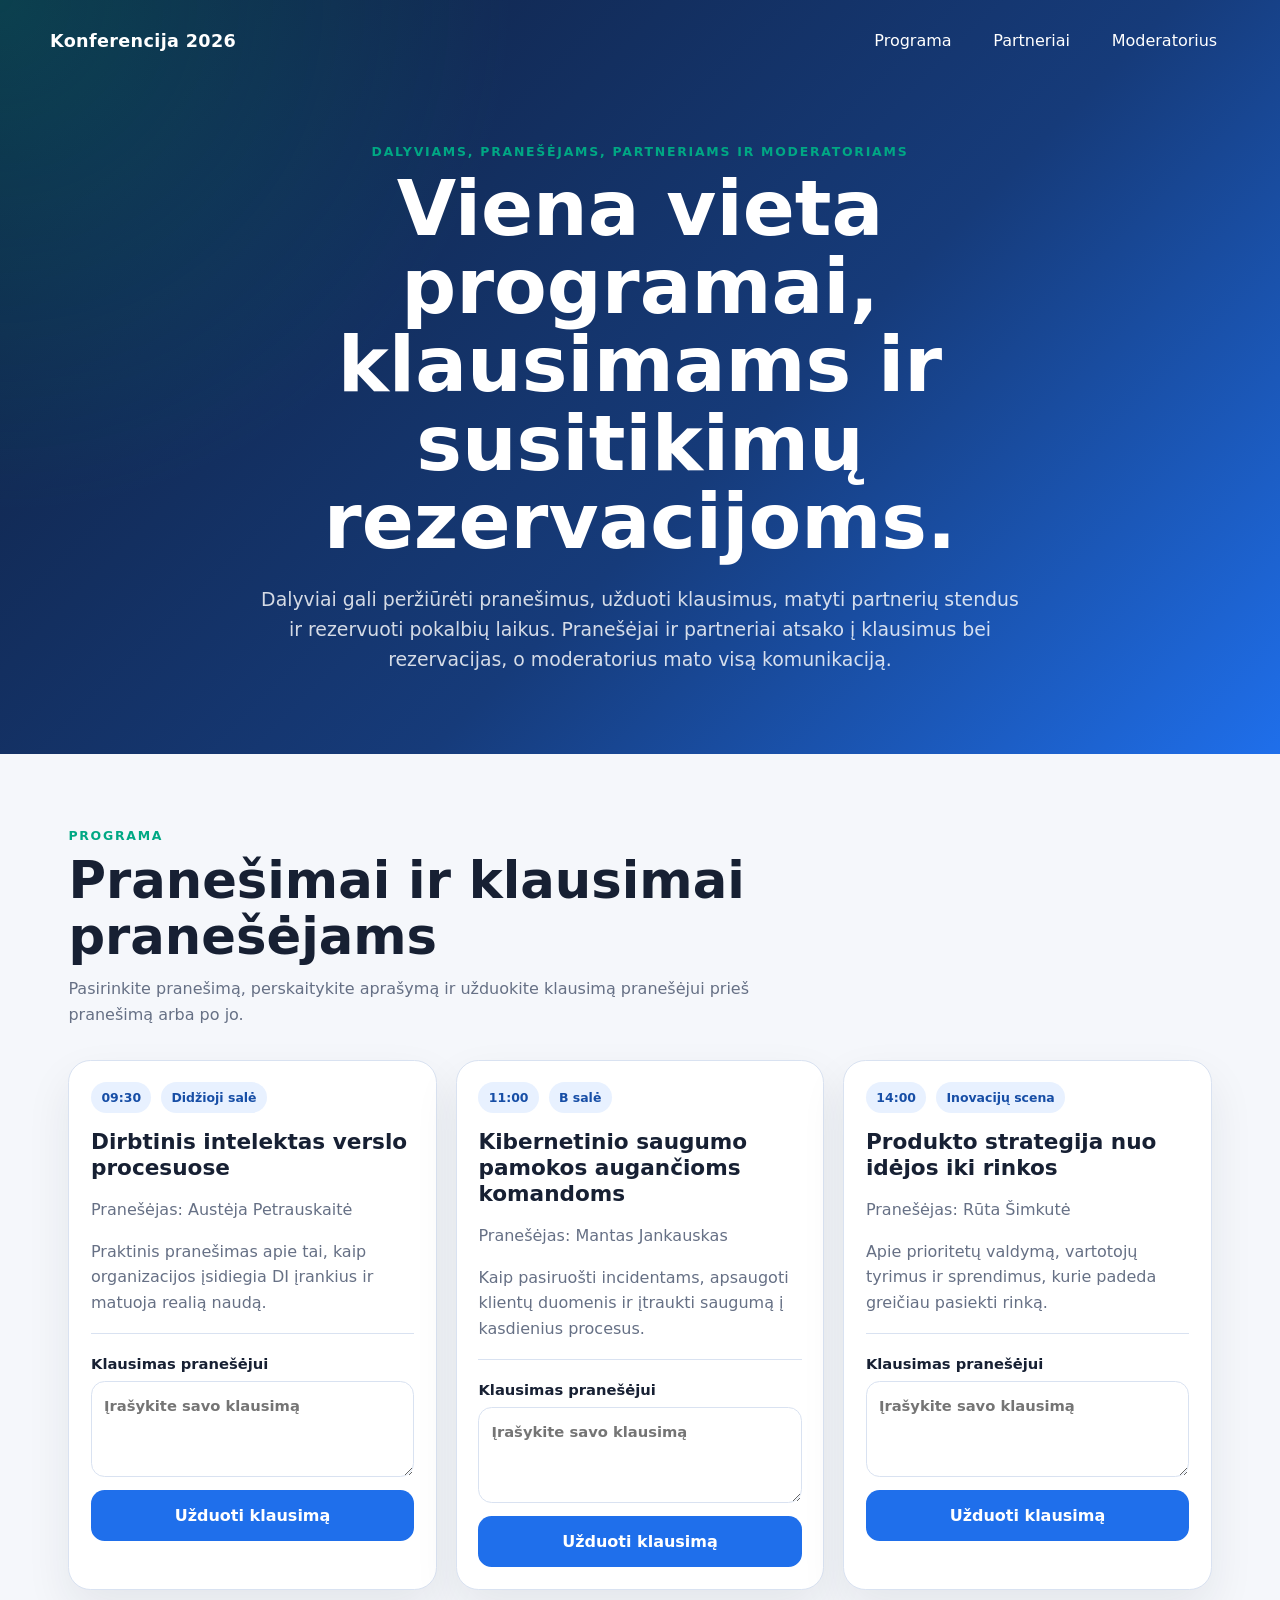
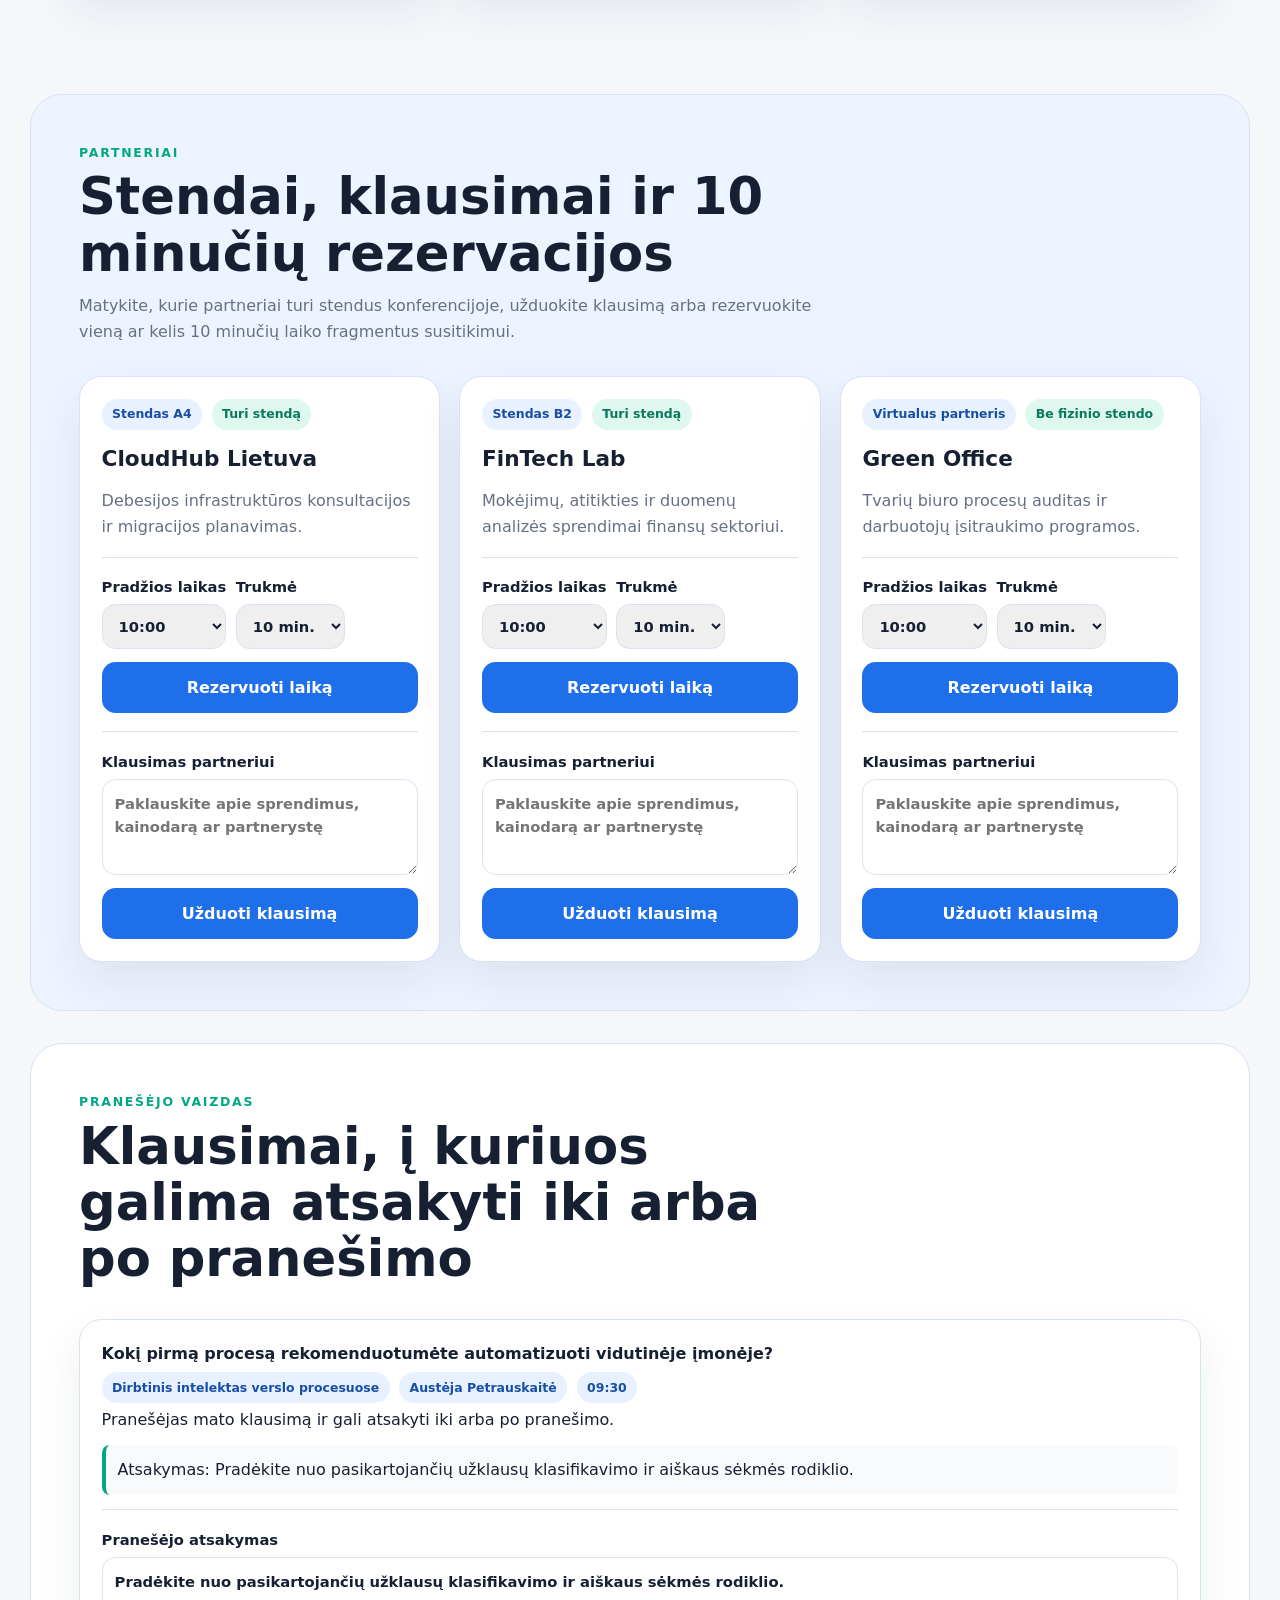
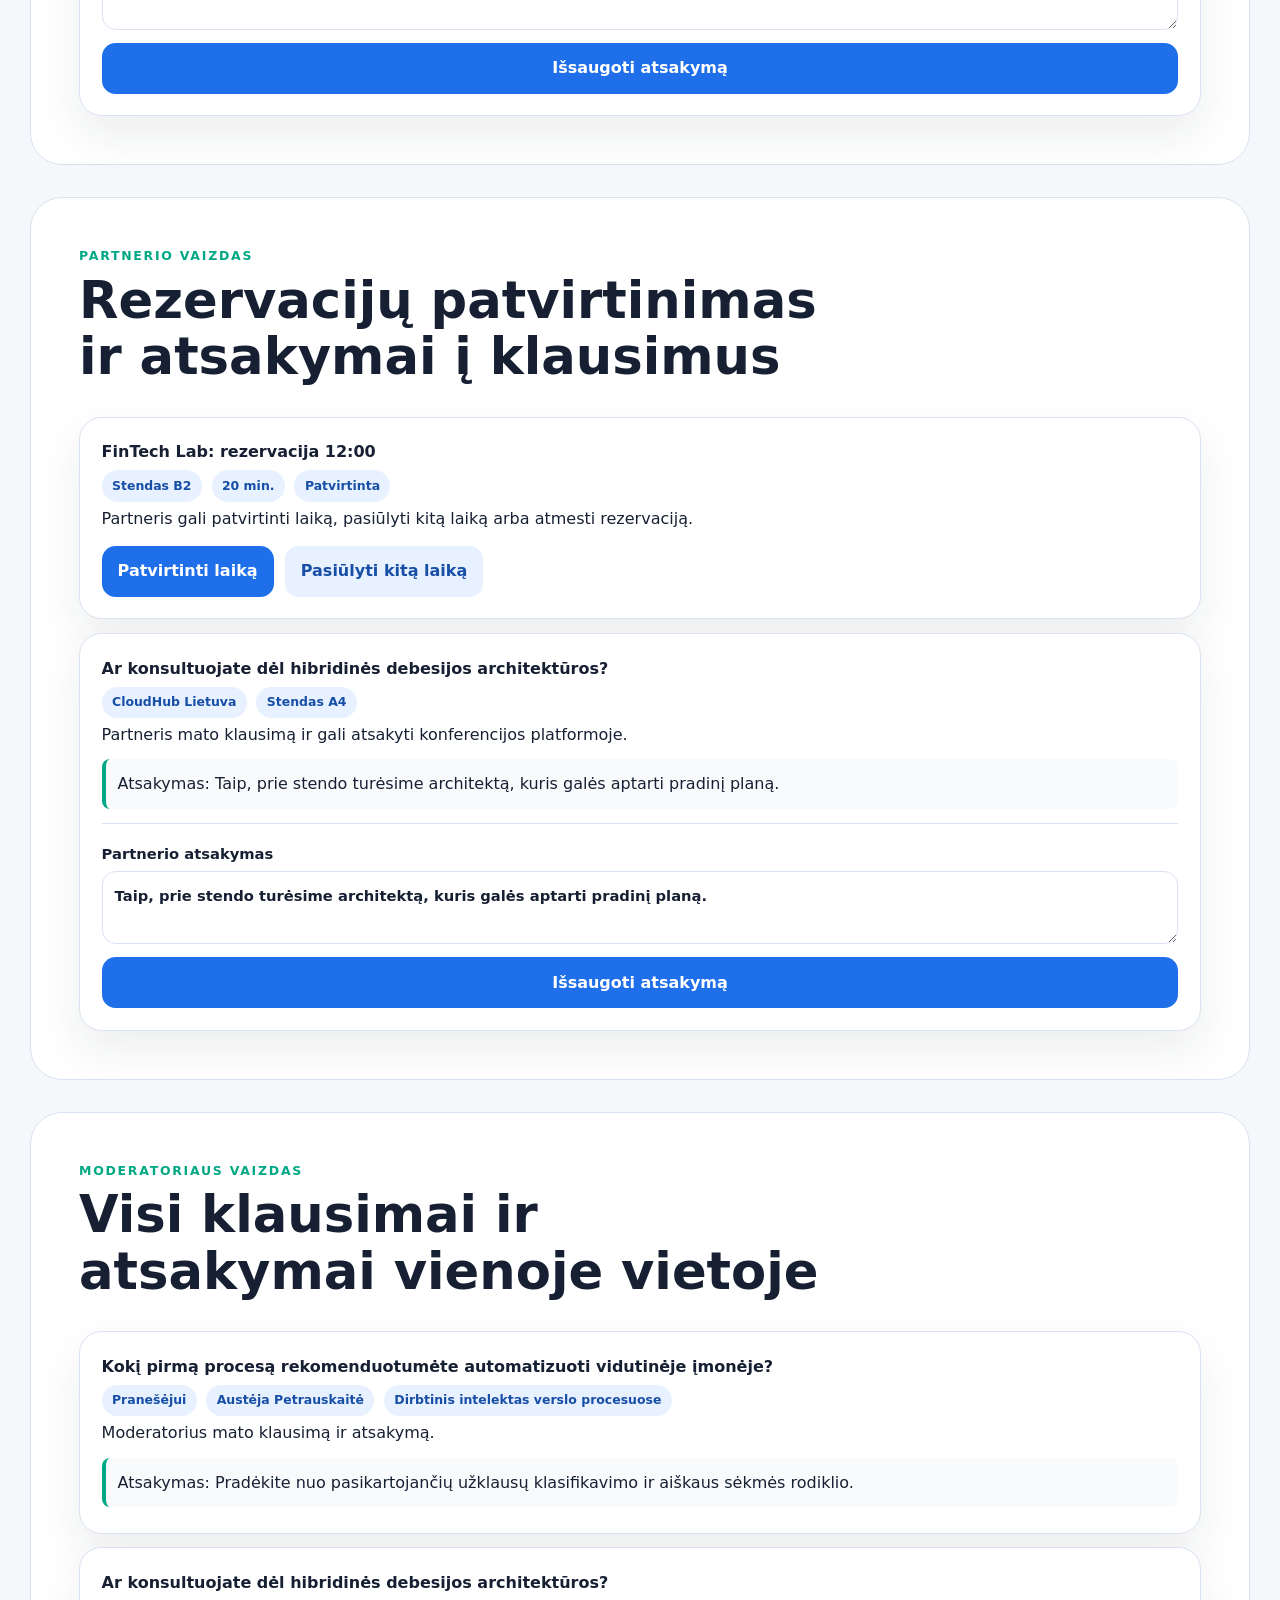
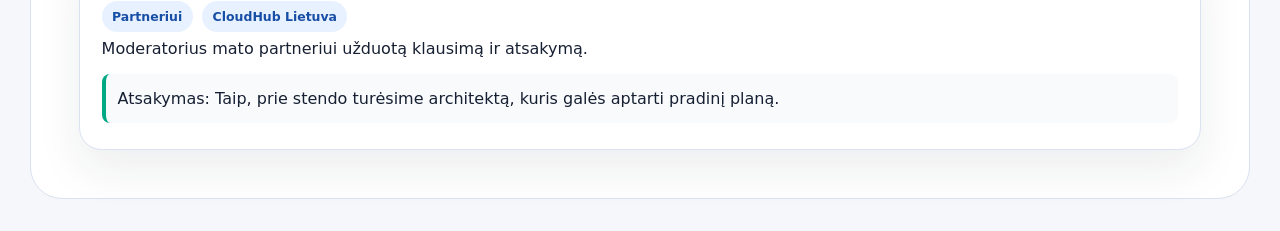
==== index.html @ d144f52c "Add conference app prototype" ====
<!doctype html>
<html lang="lt">
  <head>
    <meta charset="UTF-8" />
    <meta name="viewport" content="width=device-width, initial-scale=1.0" />
    <title>Konferencijos programa</title>
    <link rel="stylesheet" href="styles.css" />
  </head>
  <body>
    <header class="hero">
      <nav class="topbar" aria-label="Pagrindinė navigacija">
        <a class="brand" href="#programa">Konferencija 2026</a>
        <div class="nav-links">
          <a href="#programa">Programa</a>
          <a href="#partneriai">Partneriai</a>
          <a href="#moderatorius">Moderatorius</a>
        </div>
      </nav>
      <section class="hero-content">
        <p class="eyebrow">Dalyviams, pranešėjams, partneriams ir moderatoriams</p>
        <h1>Viena vieta programai, klausimams ir susitikimų rezervacijoms.</h1>
        <p>
          Dalyviai gali peržiūrėti pranešimus, užduoti klausimus, matyti partnerių stendus ir
          rezervuoti pokalbių laikus. Pranešėjai ir partneriai atsako į klausimus bei rezervacijas,
          o moderatorius mato visą komunikaciją.
        </p>
      </section>
    </header>

    <main>
      <section class="section" id="programa">
        <div class="section-heading">
          <p class="eyebrow">Programa</p>
          <h2>Pranešimai ir klausimai pranešėjams</h2>
          <p>
            Pasirinkite pranešimą, perskaitykite aprašymą ir užduokite klausimą pranešėjui prieš
            pranešimą arba po jo.
          </p>
        </div>
        <div class="grid cards" id="talksList" aria-live="polite"></div>
      </section>

      <section class="section muted" id="partneriai">
        <div class="section-heading">
          <p class="eyebrow">Partneriai</p>
          <h2>Stendai, klausimai ir 10 minučių rezervacijos</h2>
          <p>
            Matykite, kurie partneriai turi stendus konferencijoje, užduokite klausimą arba
            rezervuokite vieną ar kelis 10 minučių laiko fragmentus susitikimui.
          </p>
        </div>
        <div class="grid cards" id="partnersList" aria-live="polite"></div>
      </section>

      <section class="section dashboard" id="pranesejas">
        <div class="section-heading">
          <p class="eyebrow">Pranešėjo vaizdas</p>
          <h2>Klausimai, į kuriuos galima atsakyti iki arba po pranešimo</h2>
        </div>
        <div id="speakerQuestions" class="activity-list"></div>
      </section>

      <section class="section dashboard" id="partnerio-vaizdas">
        <div class="section-heading">
          <p class="eyebrow">Partnerio vaizdas</p>
          <h2>Rezervacijų patvirtinimas ir atsakymai į klausimus</h2>
        </div>
        <div id="partnerRequests" class="activity-list"></div>
      </section>

      <section class="section moderator" id="moderatorius">
        <div class="section-heading">
          <p class="eyebrow">Moderatoriaus vaizdas</p>
          <h2>Visi klausimai ir atsakymai vienoje vietoje</h2>
        </div>
        <div id="moderatorFeed" class="activity-list"></div>
      </section>
    </main>

    <template id="talkCardTemplate">
      <article class="card">
        <div class="card-header">
          <span class="badge time"></span>
          <span class="badge room"></span>
        </div>
        <h3></h3>
        <p class="speaker"></p>
        <p class="description"></p>
        <form class="question-form">
          <label>
            Klausimas pranešėjui
            <textarea name="question" rows="3" required placeholder="Įrašykite savo klausimą"></textarea>
          </label>
          <button type="submit">Užduoti klausimą</button>
        </form>
      </article>
    </template>

    <template id="partnerCardTemplate">
      <article class="card partner-card">
        <div class="card-header">
          <span class="badge stand"></span>
          <span class="badge status"></span>
        </div>
        <h3></h3>
        <p class="description"></p>
        <form class="reservation-form">
          <div class="form-row">
            <label>
              Pradžios laikas
              <select name="start" required></select>
            </label>
            <label>
              Trukmė
              <select name="duration" required>
                <option value="10">10 min.</option>
                <option value="20">20 min.</option>
                <option value="30">30 min.</option>
              </select>
            </label>
          </div>
          <button type="submit">Rezervuoti laiką</button>
        </form>
        <form class="question-form">
          <label>
            Klausimas partneriui
            <textarea name="question" rows="3" required placeholder="Paklauskite apie sprendimus, kainodarą ar partnerystę"></textarea>
          </label>
          <button type="submit">Užduoti klausimą</button>
        </form>
      </article>
    </template>

    <script src="app.js"></script>
  </body>
</html>
---- styles.css ----
:root {
  color-scheme: light;
  --bg: #f5f7fb;
  --panel: #ffffff;
  --panel-muted: #eef4ff;
  --text: #172033;
  --muted: #667085;
  --primary: #1f6feb;
  --primary-dark: #174ea6;
  --accent: #00a884;
  --border: #d9e2f1;
  --shadow: 0 20px 45px rgba(23, 32, 51, 0.08);
}

* {
  box-sizing: border-box;
}

html {
  scroll-behavior: smooth;
}

body {
  margin: 0;
  background: var(--bg);
  color: var(--text);
  font-family: Inter, ui-sans-serif, system-ui, -apple-system, BlinkMacSystemFont, "Segoe UI", sans-serif;
  line-height: 1.6;
}

a {
  color: inherit;
  text-decoration: none;
}

.hero {
  background: radial-gradient(circle at top left, rgba(0, 168, 132, 0.24), transparent 32rem),
    linear-gradient(135deg, #0f1f3d 0%, #163b7a 58%, #1f6feb 100%);
  color: #fff;
  padding: 1.25rem clamp(1rem, 3vw, 3rem) 5rem;
}

.topbar {
  align-items: center;
  display: flex;
  justify-content: space-between;
  margin: 0 auto;
  max-width: 1180px;
}

.brand {
  font-size: 1.1rem;
  font-weight: 800;
  letter-spacing: 0.02em;
}

.nav-links {
  display: flex;
  gap: 1rem;
}

.nav-links a {
  border-radius: 999px;
  padding: 0.5rem 0.8rem;
}

.nav-links a:hover,
.nav-links a:focus-visible {
  background: rgba(255, 255, 255, 0.15);
  outline: none;
}

.hero-content {
  margin: 5rem auto 0;
  max-width: 880px;
  text-align: center;
}

.hero-content h1 {
  font-size: clamp(2.3rem, 6vw, 5rem);
  line-height: 1.02;
  margin: 0.5rem 0 1.4rem;
}

.hero-content p:last-child {
  color: rgba(255, 255, 255, 0.82);
  font-size: 1.18rem;
  margin: 0 auto;
  max-width: 760px;
}

.section {
  margin: 0 auto;
  max-width: 1220px;
  padding: 4.5rem clamp(1rem, 3vw, 3rem);
}

.section.muted,
.section.dashboard,
.section.moderator {
  background: var(--panel);
  border: 1px solid var(--border);
  border-radius: 2rem;
  margin-bottom: 2rem;
  margin-top: 2rem;
  padding: clamp(1.5rem, 4vw, 3rem);
}

.section.muted {
  background: var(--panel-muted);
}

.section-heading {
  margin-bottom: 2rem;
  max-width: 760px;
}

.section-heading h2 {
  font-size: clamp(2rem, 4vw, 3.2rem);
  line-height: 1.1;
  margin: 0.35rem 0 0.75rem;
}

.section-heading p:not(.eyebrow) {
  color: var(--muted);
  margin: 0;
}

.eyebrow {
  color: var(--accent);
  font-size: 0.78rem;
  font-weight: 800;
  letter-spacing: 0.14em;
  margin: 0;
  text-transform: uppercase;
}

.grid {
  display: grid;
  gap: 1.2rem;
  grid-template-columns: repeat(auto-fit, minmax(280px, 1fr));
}

.card,
.activity-item {
  background: var(--panel);
  border: 1px solid var(--border);
  border-radius: 1.4rem;
  box-shadow: var(--shadow);
  padding: 1.35rem;
}

.card h3 {
  font-size: 1.35rem;
  line-height: 1.2;
  margin: 1rem 0 0.35rem;
}

.card p {
  color: var(--muted);
}

.card-header,
.form-row,
.activity-meta {
  display: flex;
  flex-wrap: wrap;
  gap: 0.6rem;
}

.badge {
  background: #e8f1ff;
  border-radius: 999px;
  color: var(--primary-dark);
  font-size: 0.78rem;
  font-weight: 800;
  padding: 0.35rem 0.65rem;
}

.badge.status {
  background: #def8ef;
  color: #08795e;
}

form {
  border-top: 1px solid var(--border);
  display: grid;
  gap: 0.8rem;
  margin-top: 1.1rem;
  padding-top: 1.1rem;
}

label {
  color: var(--text);
  display: grid;
  font-size: 0.92rem;
  font-weight: 750;
  gap: 0.35rem;
}

textarea,
select {
  border: 1px solid var(--border);
  border-radius: 0.85rem;
  color: var(--text);
  font: inherit;
  padding: 0.75rem;
  width: 100%;
}

textarea:focus,
select:focus {
  border-color: var(--primary);
  box-shadow: 0 0 0 4px rgba(31, 111, 235, 0.12);
  outline: none;
}

button {
  background: var(--primary);
  border: 0;
  border-radius: 0.85rem;
  color: #fff;
  cursor: pointer;
  font: inherit;
  font-weight: 800;
  padding: 0.8rem 1rem;
}

button:hover,
button:focus-visible {
  background: var(--primary-dark);
  outline: none;
}

.activity-list {
  display: grid;
  gap: 0.85rem;
}

.activity-item h3 {
  font-size: 1rem;
  margin: 0 0 0.35rem;
}

.activity-item p {
  margin: 0.25rem 0;
}

.answer {
  background: #f8fafc;
  border-left: 4px solid var(--accent);
  border-radius: 0.5rem;
  margin-top: 0.75rem !important;
  padding: 0.75rem;
}

.empty-state {
  border: 1px dashed var(--border);
  border-radius: 1rem;
  color: var(--muted);
  padding: 1rem;
}

@media (max-width: 680px) {
  .topbar,
  .nav-links,
  .form-row {
    align-items: stretch;
    flex-direction: column;
  }

  .hero-content {
    margin-top: 3rem;
    text-align: left;
  }
}

.inline-action,
.reservation-actions {
  margin-top: 0.9rem;
}

.reservation-actions {
  display: flex;
  flex-wrap: wrap;
  gap: 0.7rem;
}

.secondary-button {
  background: #e8f1ff;
  color: var(--primary-dark);
}

.secondary-button:hover,
.secondary-button:focus-visible {
  background: #d7e8ff;
}
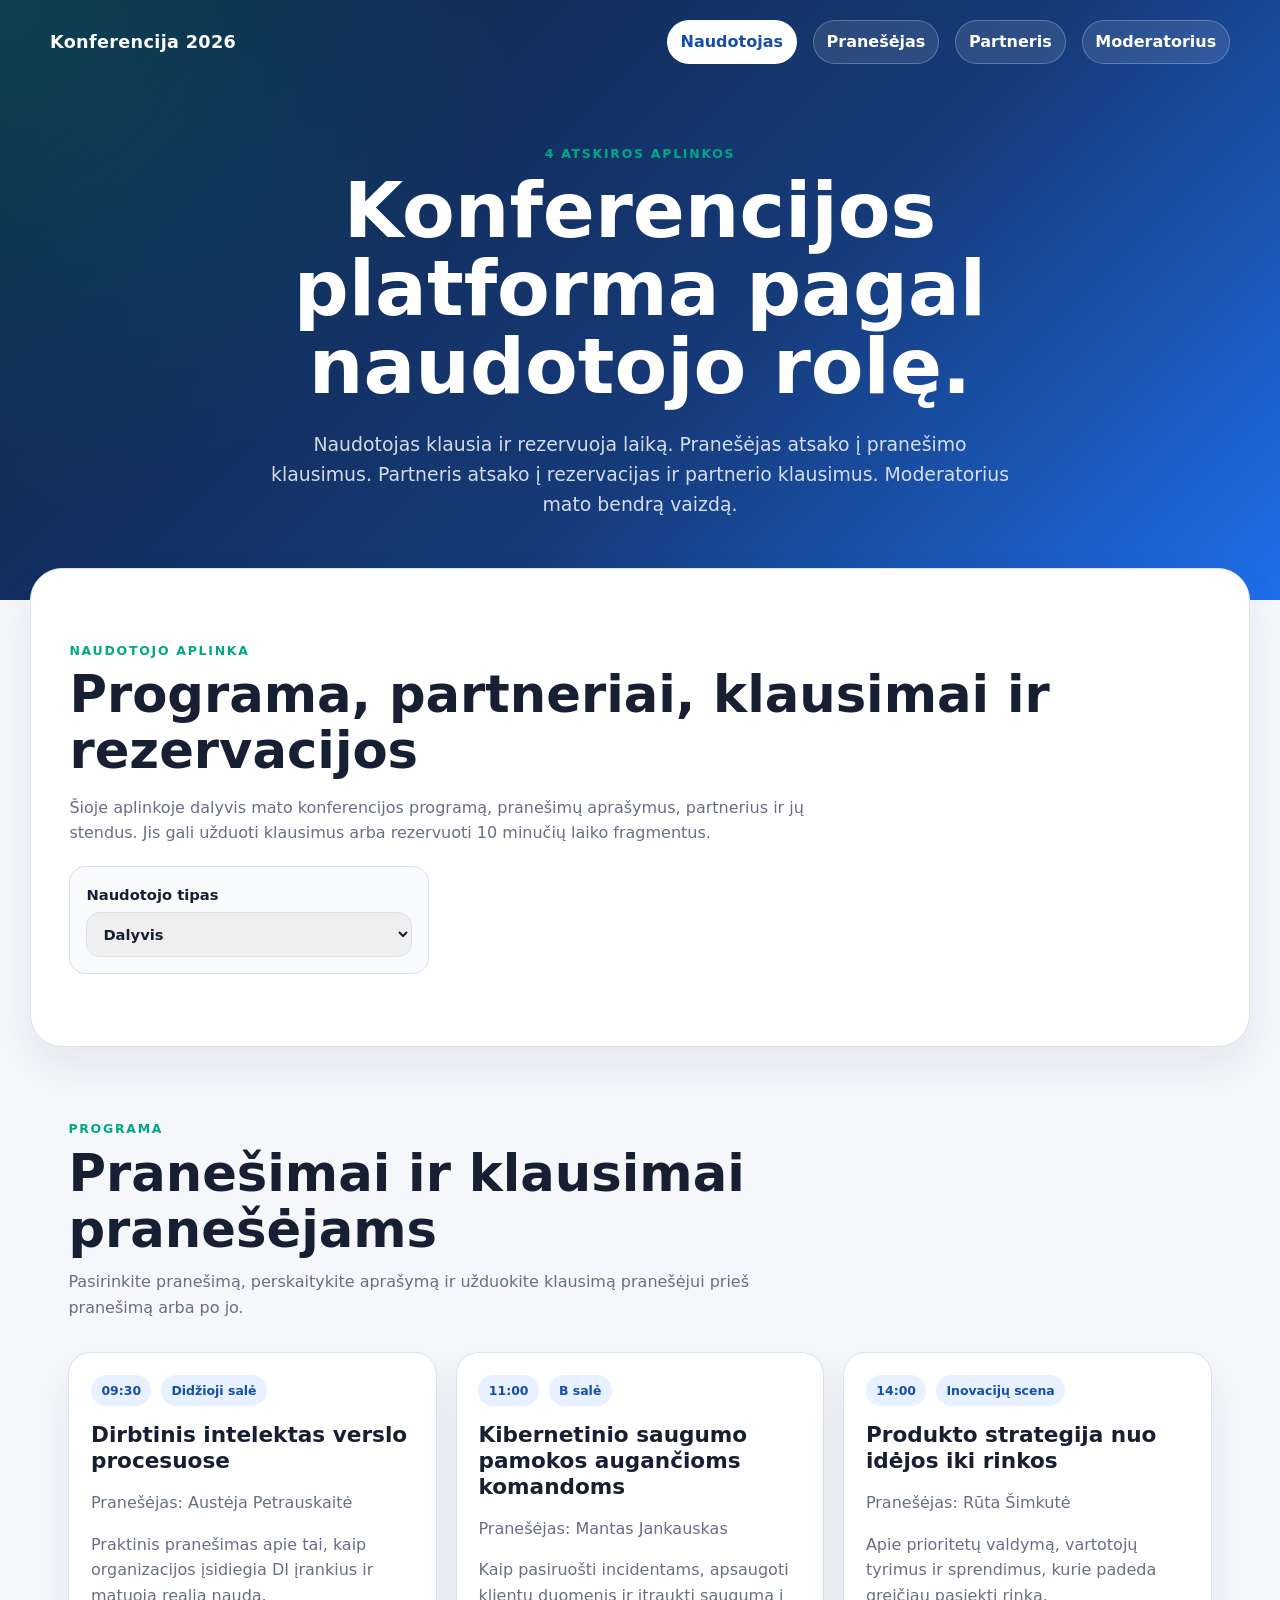
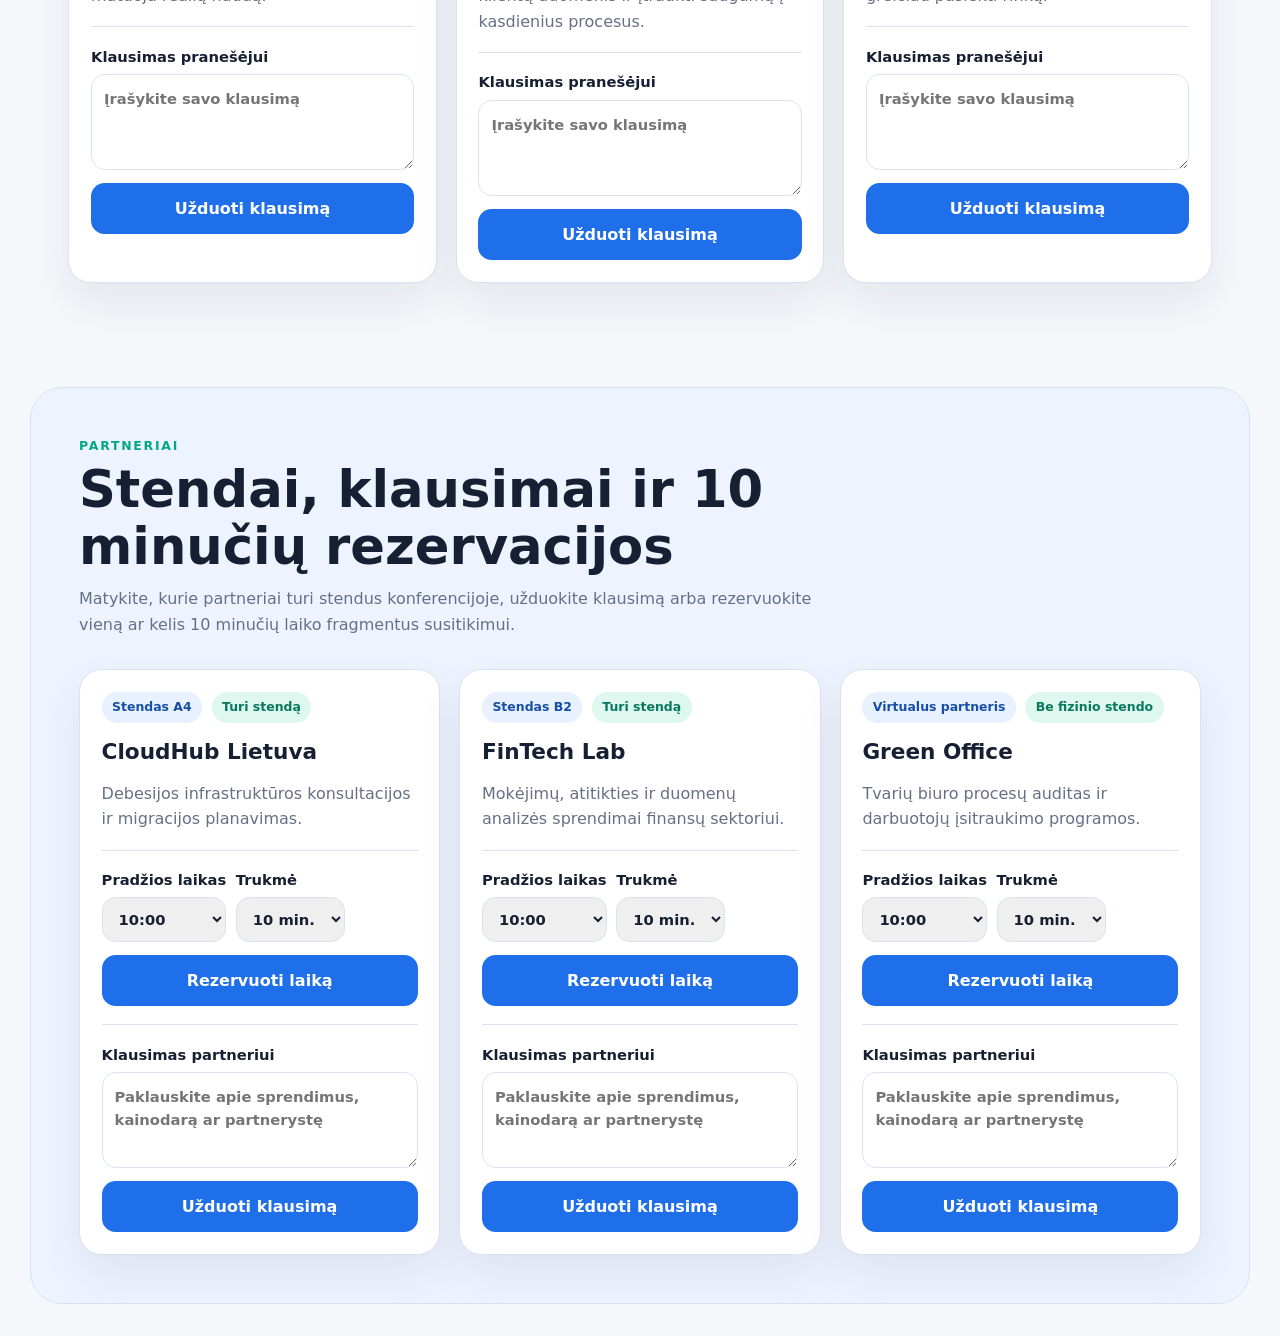
==== commit 2854353a: "Separate conference role environments" ====
--- a/index.html
+++ b/index.html
@@ -9,71 +9,115 @@
   <body>
     <header class="hero">
       <nav class="topbar" aria-label="Pagrindinė navigacija">
-        <a class="brand" href="#programa">Konferencija 2026</a>
-        <div class="nav-links">
-          <a href="#programa">Programa</a>
-          <a href="#partneriai">Partneriai</a>
-          <a href="#moderatorius">Moderatorius</a>
+        <a class="brand" href="#naudotojas">Konferencija 2026</a>
+        <div class="nav-links" role="tablist" aria-label="Pasirinkite naudotojo aplinką">
+          <button class="role-tab is-active" type="button" role="tab" aria-selected="true" data-role="naudotojas">
+            Naudotojas
+          </button>
+          <button class="role-tab" type="button" role="tab" aria-selected="false" data-role="pranesejas">
+            Pranešėjas
+          </button>
+          <button class="role-tab" type="button" role="tab" aria-selected="false" data-role="partneris">
+            Partneris
+          </button>
+          <button class="role-tab" type="button" role="tab" aria-selected="false" data-role="moderatorius">
+            Moderatorius
+          </button>
         </div>
       </nav>
       <section class="hero-content">
-        <p class="eyebrow">Dalyviams, pranešėjams, partneriams ir moderatoriams</p>
-        <h1>Viena vieta programai, klausimams ir susitikimų rezervacijoms.</h1>
+        <p class="eyebrow">4 atskiros aplinkos</p>
+        <h1>Konferencijos platforma pagal naudotojo rolę.</h1>
         <p>
-          Dalyviai gali peržiūrėti pranešimus, užduoti klausimus, matyti partnerių stendus ir
-          rezervuoti pokalbių laikus. Pranešėjai ir partneriai atsako į klausimus bei rezervacijas,
-          o moderatorius mato visą komunikaciją.
+          Naudotojas klausia ir rezervuoja laiką. Pranešėjas atsako į pranešimo klausimus.
+          Partneris atsako į rezervacijas ir partnerio klausimus. Moderatorius mato bendrą vaizdą.
         </p>
       </section>
     </header>
 
     <main>
-      <section class="section" id="programa">
-        <div class="section-heading">
-          <p class="eyebrow">Programa</p>
-          <h2>Pranešimai ir klausimai pranešėjams</h2>
+      <section class="role-panel is-active" id="naudotojas" data-panel="naudotojas" aria-labelledby="naudotojas-title">
+        <div class="section role-intro">
+          <p class="eyebrow">Naudotojo aplinka</p>
+          <h2 id="naudotojas-title">Programa, partneriai, klausimai ir rezervacijos</h2>
           <p>
-            Pasirinkite pranešimą, perskaitykite aprašymą ir užduokite klausimą pranešėjui prieš
-            pranešimą arba po jo.
+            Šioje aplinkoje dalyvis mato konferencijos programą, pranešimų aprašymus, partnerius ir
+            jų stendus. Jis gali užduoti klausimus arba rezervuoti 10 minučių laiko fragmentus.
           </p>
+          <label class="user-type-picker">
+            Naudotojo tipas
+            <select id="userTypeSelect">
+              <option value="Dalyvis">Dalyvis</option>
+              <option value="VIP dalyvis">VIP dalyvis</option>
+              <option value="Studentas">Studentas</option>
+              <option value="Spauda">Spauda</option>
+            </select>
+          </label>
         </div>
-        <div class="grid cards" id="talksList" aria-live="polite"></div>
+
+        <section class="section" id="programa">
+          <div class="section-heading">
+            <p class="eyebrow">Programa</p>
+            <h2>Pranešimai ir klausimai pranešėjams</h2>
+            <p>
+              Pasirinkite pranešimą, perskaitykite aprašymą ir užduokite klausimą pranešėjui prieš
+              pranešimą arba po jo.
+            </p>
+          </div>
+          <div class="grid cards" id="talksList" aria-live="polite"></div>
+        </section>
+
+        <section class="section muted" id="partneriai">
+          <div class="section-heading">
+            <p class="eyebrow">Partneriai</p>
+            <h2>Stendai, klausimai ir 10 minučių rezervacijos</h2>
+            <p>
+              Matykite, kurie partneriai turi stendus konferencijoje, užduokite klausimą arba
+              rezervuokite vieną ar kelis 10 minučių laiko fragmentus susitikimui.
+            </p>
+          </div>
+          <div class="grid cards" id="partnersList" aria-live="polite"></div>
+        </section>
       </section>
 
-      <section class="section muted" id="partneriai">
-        <div class="section-heading">
-          <p class="eyebrow">Partneriai</p>
-          <h2>Stendai, klausimai ir 10 minučių rezervacijos</h2>
-          <p>
-            Matykite, kurie partneriai turi stendus konferencijoje, užduokite klausimą arba
-            rezervuokite vieną ar kelis 10 minučių laiko fragmentus susitikimui.
-          </p>
+      <section class="role-panel" id="pranesejas" data-panel="pranesejas" aria-labelledby="pranesejas-title" hidden>
+        <div class="section dashboard">
+          <div class="section-heading">
+            <p class="eyebrow">Pranešėjo aplinka</p>
+            <h2 id="pranesejas-title">Klausimai pranešėjui</h2>
+            <p>
+              Čia pranešėjas mato tik jam skirtus klausimus ir gali atsakyti iki pranešimo arba po jo.
+            </p>
+          </div>
+          <div id="speakerQuestions" class="activity-list"></div>
         </div>
-        <div class="grid cards" id="partnersList" aria-live="polite"></div>
       </section>
 
-      <section class="section dashboard" id="pranesejas">
-        <div class="section-heading">
-          <p class="eyebrow">Pranešėjo vaizdas</p>
-          <h2>Klausimai, į kuriuos galima atsakyti iki arba po pranešimo</h2>
+      <section class="role-panel" id="partneris" data-panel="partneris" aria-labelledby="partneris-title" hidden>
+        <div class="section dashboard">
+          <div class="section-heading">
+            <p class="eyebrow">Partnerio aplinka</p>
+            <h2 id="partneris-title">Rezervacijos ir klausimai partneriui</h2>
+            <p>
+              Čia partneris mato lankytojų rezervacijas, gali jas patvirtinti arba pasiūlyti kitą laiką,
+              taip pat atsakyti į partneriui užduotus klausimus.
+            </p>
+          </div>
+          <div id="partnerRequests" class="activity-list"></div>
         </div>
-        <div id="speakerQuestions" class="activity-list"></div>
       </section>
 
-      <section class="section dashboard" id="partnerio-vaizdas">
-        <div class="section-heading">
-          <p class="eyebrow">Partnerio vaizdas</p>
-          <h2>Rezervacijų patvirtinimas ir atsakymai į klausimus</h2>
+      <section class="role-panel" id="moderatorius" data-panel="moderatorius" aria-labelledby="moderatorius-title" hidden>
+        <div class="section moderator">
+          <div class="section-heading">
+            <p class="eyebrow">Moderatoriaus aplinka</p>
+            <h2 id="moderatorius-title">Visi klausimai, atsakymai ir rezervacijos</h2>
+            <p>
+              Moderatorius nėra klausėjas ar atsakytojas. Jis prižiūri bendrą komunikaciją ir mato viską vienoje vietoje.
+            </p>
+          </div>
+          <div id="moderatorFeed" class="activity-list"></div>
         </div>
-        <div id="partnerRequests" class="activity-list"></div>
-      </section>
-
-      <section class="section moderator" id="moderatorius">
-        <div class="section-heading">
-          <p class="eyebrow">Moderatoriaus vaizdas</p>
-          <h2>Visi klausimai ir atsakymai vienoje vietoje</h2>
-        </div>
-        <div id="moderatorFeed" class="activity-list"></div>
       </section>
     </main>
 
--- a/styles.css
+++ b/styles.css
@@ -264,7 +264,8 @@
 @media (max-width: 680px) {
   .topbar,
   .nav-links,
-  .form-row {
+  .form-row,
+  .reservation-actions {
     align-items: stretch;
     flex-direction: column;
   }
@@ -295,3 +296,50 @@
 .secondary-button:focus-visible {
   background: #d7e8ff;
 }
+
+.role-tab {
+  background: rgba(255, 255, 255, 0.1);
+  border: 1px solid rgba(255, 255, 255, 0.24);
+  border-radius: 999px;
+  color: #fff;
+  padding: 0.5rem 0.8rem;
+}
+
+.role-tab:hover,
+.role-tab:focus-visible,
+.role-tab.is-active {
+  background: #fff;
+  color: var(--primary-dark);
+}
+
+.role-panel[hidden] {
+  display: none;
+}
+
+.role-intro {
+  background: var(--panel);
+  border: 1px solid var(--border);
+  border-radius: 2rem;
+  box-shadow: var(--shadow);
+  margin-top: -2rem;
+}
+
+.role-intro h2 {
+  font-size: clamp(2rem, 4vw, 3.2rem);
+  line-height: 1.1;
+  margin: 0.35rem 0 0.75rem;
+}
+
+.role-intro > p:not(.eyebrow) {
+  color: var(--muted);
+  max-width: 760px;
+}
+
+.user-type-picker {
+  background: #f8fafc;
+  border: 1px solid var(--border);
+  border-radius: 1rem;
+  margin-top: 1.25rem;
+  max-width: 360px;
+  padding: 1rem;
+}
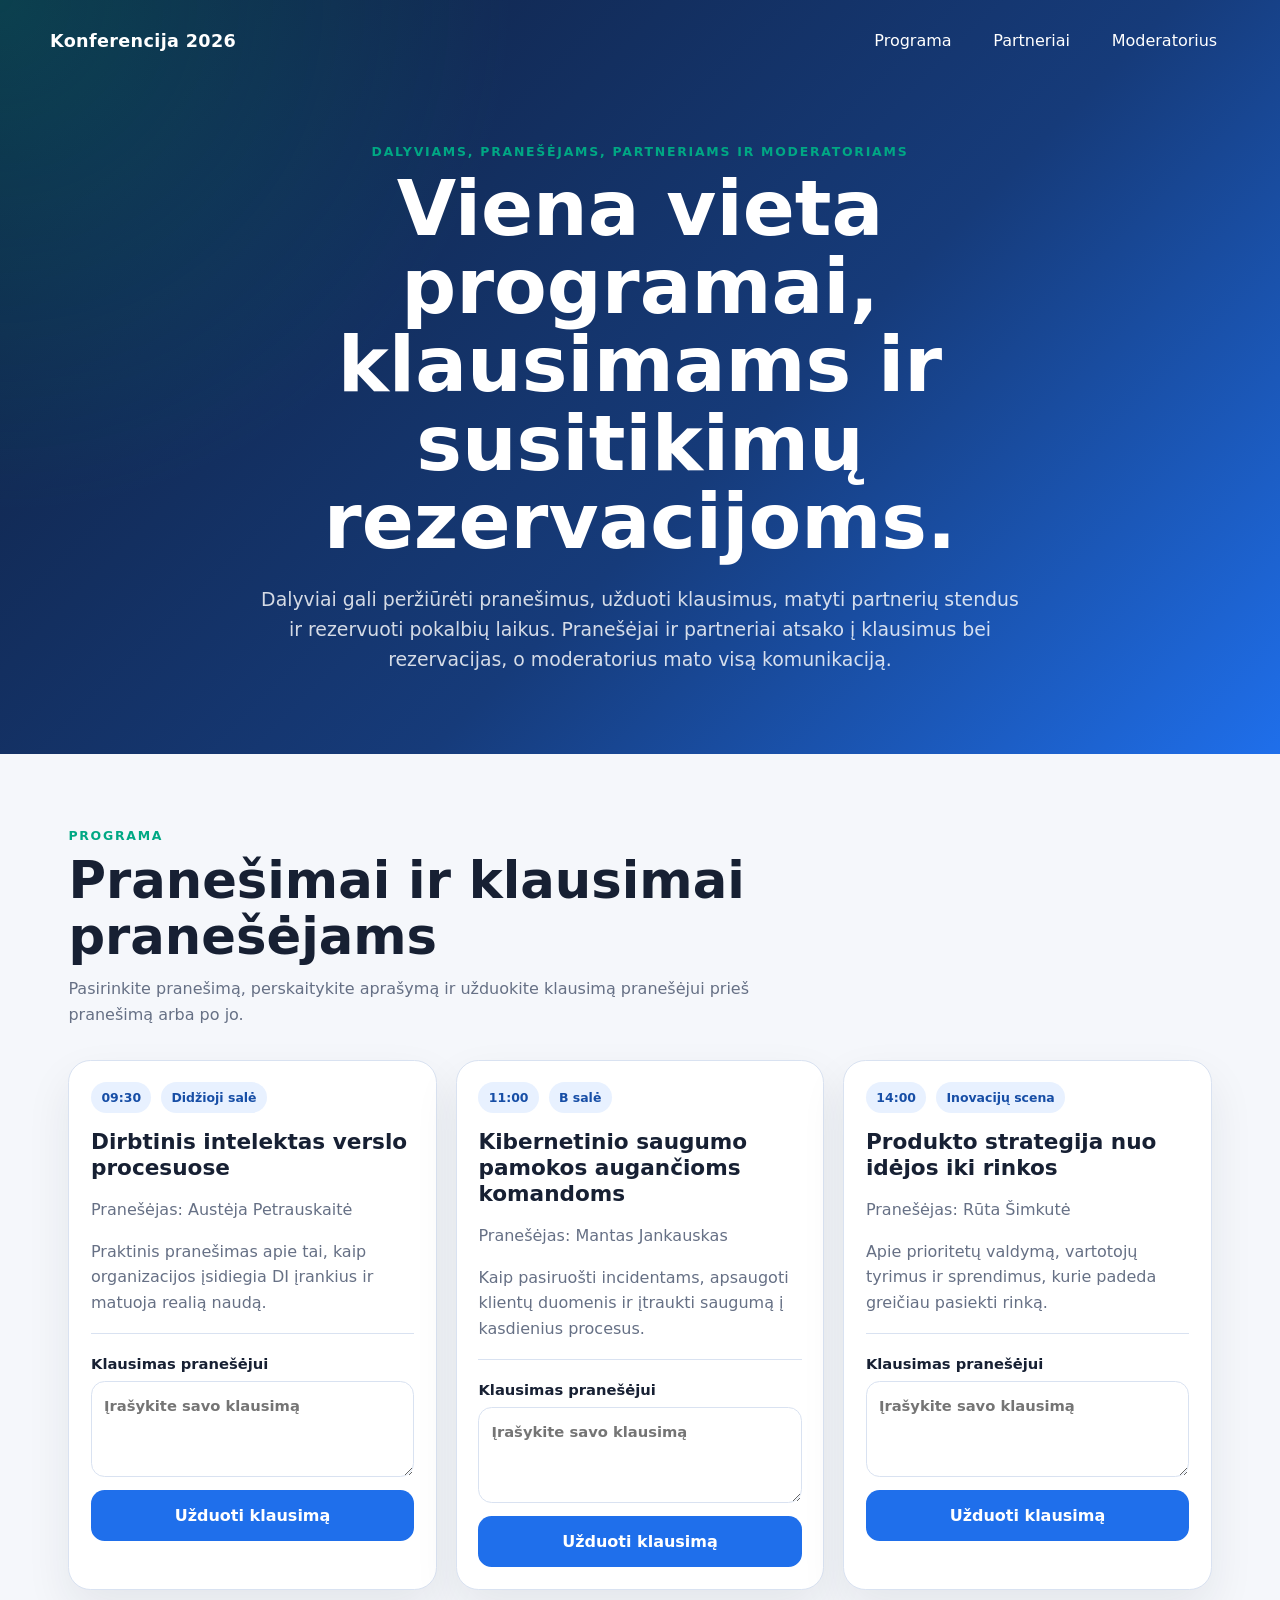
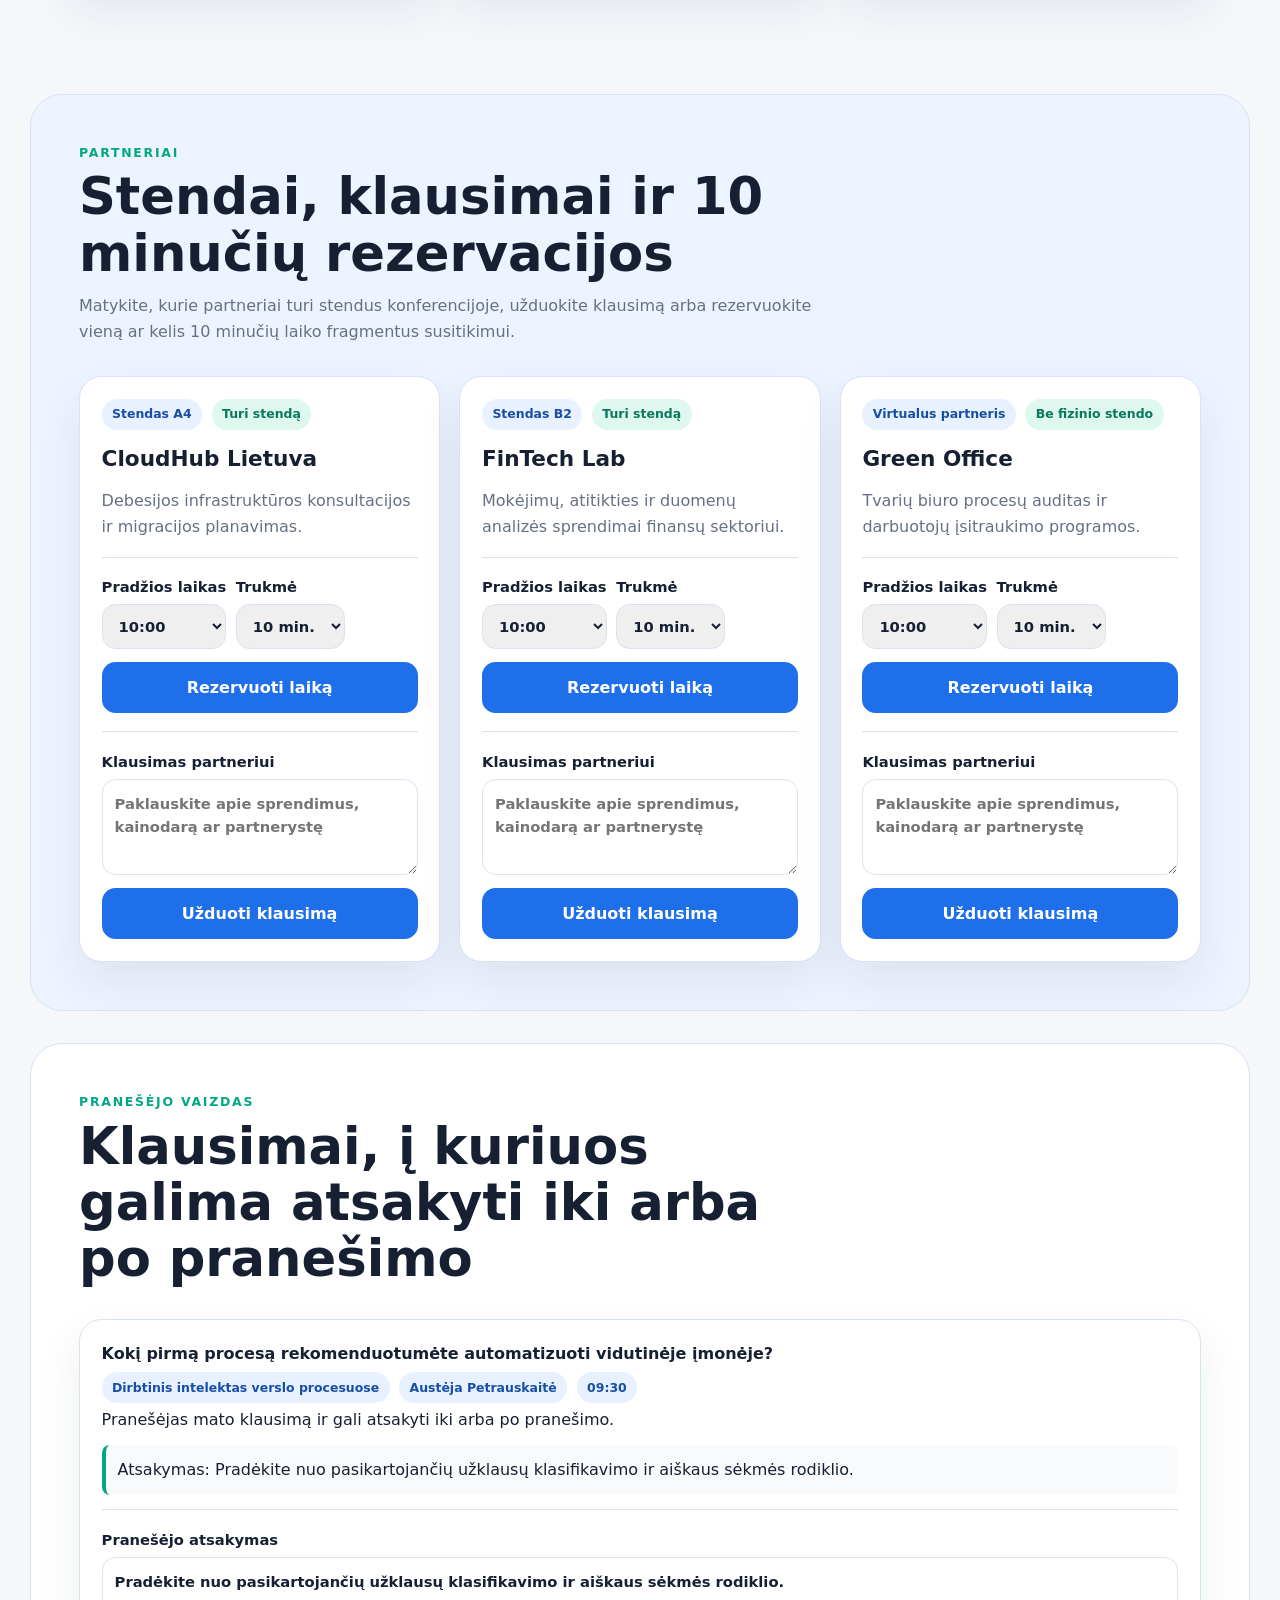
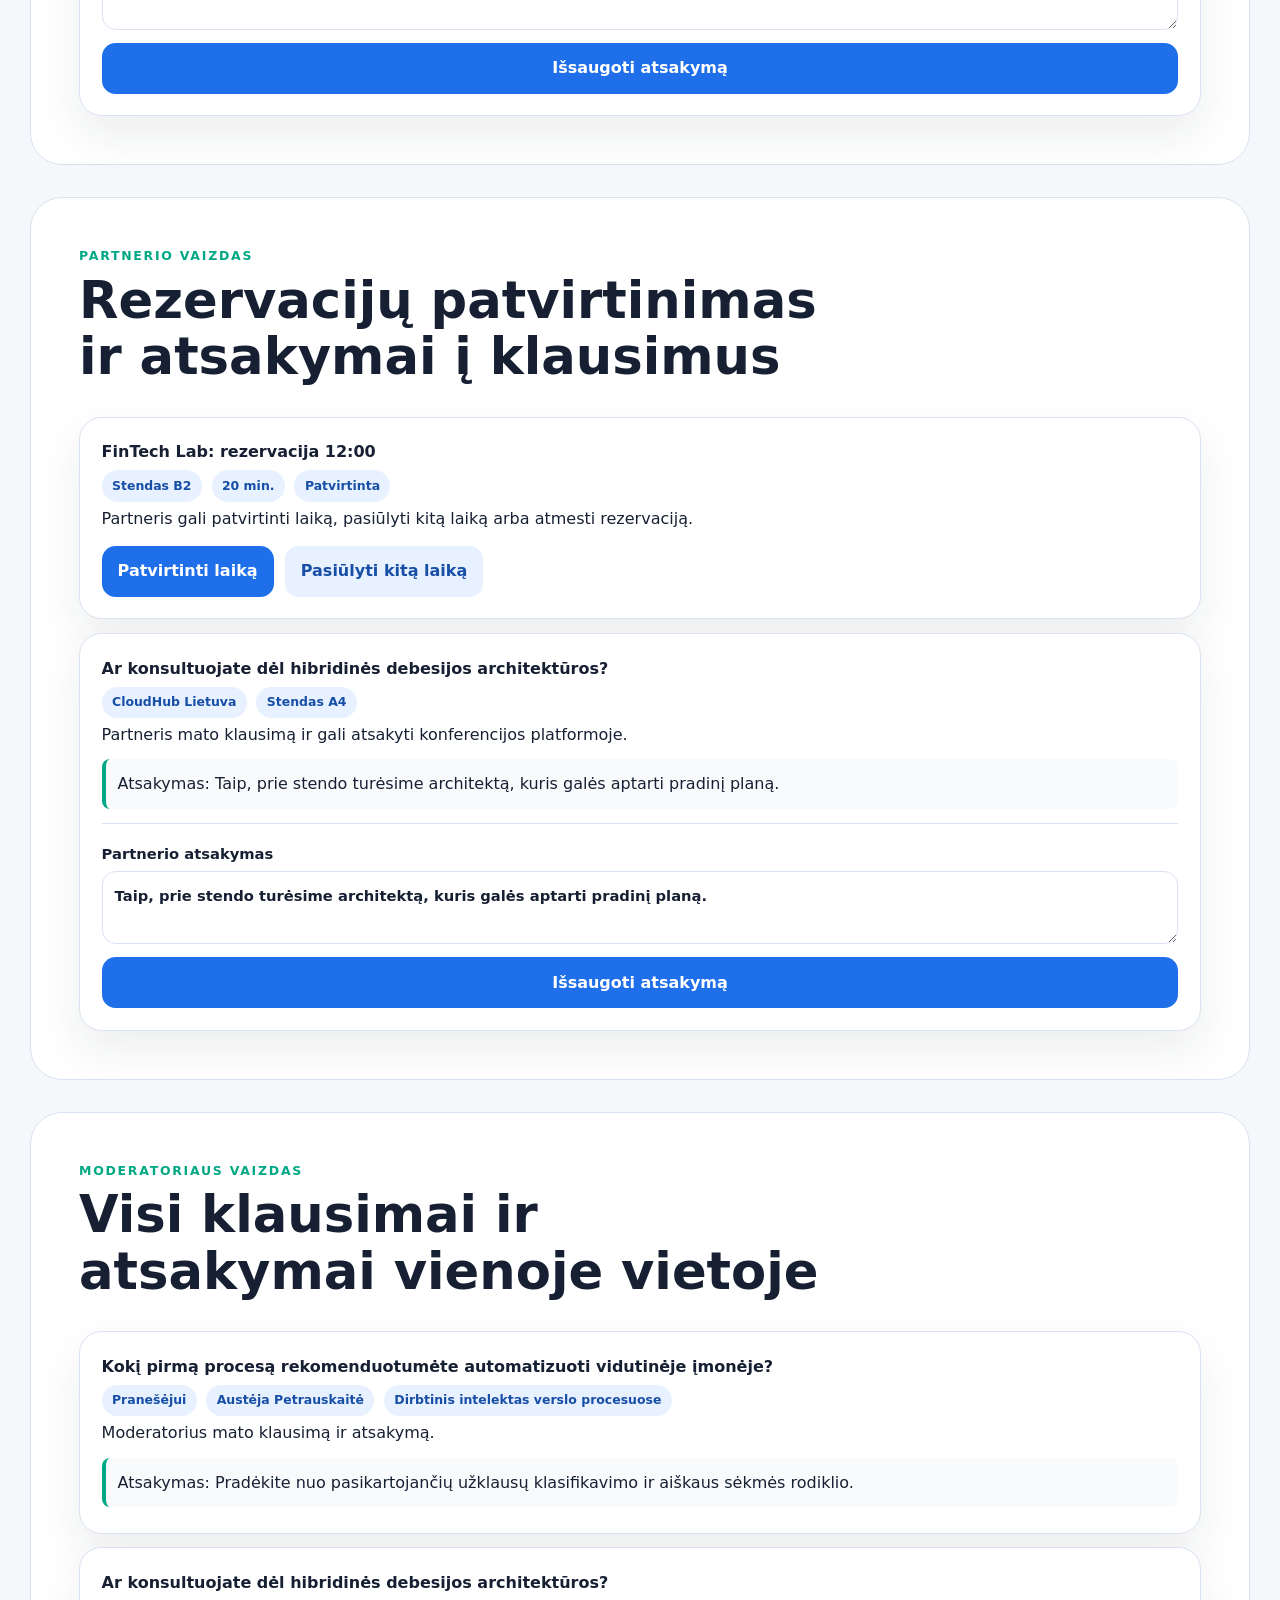
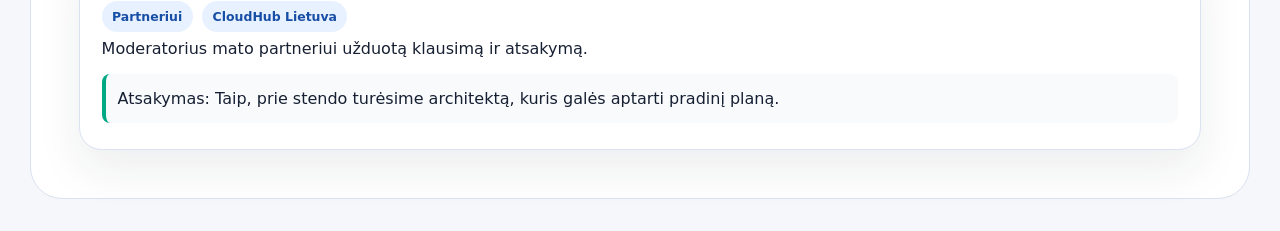
==== commit c4f7885f: "Merge branch 'main' into codex/add-features-for-user-interaction-with-speakers-zvl33z" ====
--- a/index.html
+++ b/index.html
@@ -9,115 +9,71 @@
   <body>
     <header class="hero">
       <nav class="topbar" aria-label="Pagrindinė navigacija">
-        <a class="brand" href="#naudotojas">Konferencija 2026</a>
-        <div class="nav-links" role="tablist" aria-label="Pasirinkite naudotojo aplinką">
-          <button class="role-tab is-active" type="button" role="tab" aria-selected="true" data-role="naudotojas">
-            Naudotojas
-          </button>
-          <button class="role-tab" type="button" role="tab" aria-selected="false" data-role="pranesejas">
-            Pranešėjas
-          </button>
-          <button class="role-tab" type="button" role="tab" aria-selected="false" data-role="partneris">
-            Partneris
-          </button>
-          <button class="role-tab" type="button" role="tab" aria-selected="false" data-role="moderatorius">
-            Moderatorius
-          </button>
+        <a class="brand" href="#programa">Konferencija 2026</a>
+        <div class="nav-links">
+          <a href="#programa">Programa</a>
+          <a href="#partneriai">Partneriai</a>
+          <a href="#moderatorius">Moderatorius</a>
         </div>
       </nav>
       <section class="hero-content">
-        <p class="eyebrow">4 atskiros aplinkos</p>
-        <h1>Konferencijos platforma pagal naudotojo rolę.</h1>
+        <p class="eyebrow">Dalyviams, pranešėjams, partneriams ir moderatoriams</p>
+        <h1>Viena vieta programai, klausimams ir susitikimų rezervacijoms.</h1>
         <p>
-          Naudotojas klausia ir rezervuoja laiką. Pranešėjas atsako į pranešimo klausimus.
-          Partneris atsako į rezervacijas ir partnerio klausimus. Moderatorius mato bendrą vaizdą.
+          Dalyviai gali peržiūrėti pranešimus, užduoti klausimus, matyti partnerių stendus ir
+          rezervuoti pokalbių laikus. Pranešėjai ir partneriai atsako į klausimus bei rezervacijas,
+          o moderatorius mato visą komunikaciją.
         </p>
       </section>
     </header>
 
     <main>
-      <section class="role-panel is-active" id="naudotojas" data-panel="naudotojas" aria-labelledby="naudotojas-title">
-        <div class="section role-intro">
-          <p class="eyebrow">Naudotojo aplinka</p>
-          <h2 id="naudotojas-title">Programa, partneriai, klausimai ir rezervacijos</h2>
+      <section class="section" id="programa">
+        <div class="section-heading">
+          <p class="eyebrow">Programa</p>
+          <h2>Pranešimai ir klausimai pranešėjams</h2>
           <p>
-            Šioje aplinkoje dalyvis mato konferencijos programą, pranešimų aprašymus, partnerius ir
-            jų stendus. Jis gali užduoti klausimus arba rezervuoti 10 minučių laiko fragmentus.
+            Pasirinkite pranešimą, perskaitykite aprašymą ir užduokite klausimą pranešėjui prieš
+            pranešimą arba po jo.
           </p>
-          <label class="user-type-picker">
-            Naudotojo tipas
-            <select id="userTypeSelect">
-              <option value="Dalyvis">Dalyvis</option>
-              <option value="VIP dalyvis">VIP dalyvis</option>
-              <option value="Studentas">Studentas</option>
-              <option value="Spauda">Spauda</option>
-            </select>
-          </label>
         </div>
-
-        <section class="section" id="programa">
-          <div class="section-heading">
-            <p class="eyebrow">Programa</p>
-            <h2>Pranešimai ir klausimai pranešėjams</h2>
-            <p>
-              Pasirinkite pranešimą, perskaitykite aprašymą ir užduokite klausimą pranešėjui prieš
-              pranešimą arba po jo.
-            </p>
-          </div>
-          <div class="grid cards" id="talksList" aria-live="polite"></div>
-        </section>
-
-        <section class="section muted" id="partneriai">
-          <div class="section-heading">
-            <p class="eyebrow">Partneriai</p>
-            <h2>Stendai, klausimai ir 10 minučių rezervacijos</h2>
-            <p>
-              Matykite, kurie partneriai turi stendus konferencijoje, užduokite klausimą arba
-              rezervuokite vieną ar kelis 10 minučių laiko fragmentus susitikimui.
-            </p>
-          </div>
-          <div class="grid cards" id="partnersList" aria-live="polite"></div>
-        </section>
+        <div class="grid cards" id="talksList" aria-live="polite"></div>
       </section>
 
-      <section class="role-panel" id="pranesejas" data-panel="pranesejas" aria-labelledby="pranesejas-title" hidden>
-        <div class="section dashboard">
-          <div class="section-heading">
-            <p class="eyebrow">Pranešėjo aplinka</p>
-            <h2 id="pranesejas-title">Klausimai pranešėjui</h2>
-            <p>
-              Čia pranešėjas mato tik jam skirtus klausimus ir gali atsakyti iki pranešimo arba po jo.
-            </p>
-          </div>
-          <div id="speakerQuestions" class="activity-list"></div>
+      <section class="section muted" id="partneriai">
+        <div class="section-heading">
+          <p class="eyebrow">Partneriai</p>
+          <h2>Stendai, klausimai ir 10 minučių rezervacijos</h2>
+          <p>
+            Matykite, kurie partneriai turi stendus konferencijoje, užduokite klausimą arba
+            rezervuokite vieną ar kelis 10 minučių laiko fragmentus susitikimui.
+          </p>
         </div>
+        <div class="grid cards" id="partnersList" aria-live="polite"></div>
       </section>
 
-      <section class="role-panel" id="partneris" data-panel="partneris" aria-labelledby="partneris-title" hidden>
-        <div class="section dashboard">
-          <div class="section-heading">
-            <p class="eyebrow">Partnerio aplinka</p>
-            <h2 id="partneris-title">Rezervacijos ir klausimai partneriui</h2>
-            <p>
-              Čia partneris mato lankytojų rezervacijas, gali jas patvirtinti arba pasiūlyti kitą laiką,
-              taip pat atsakyti į partneriui užduotus klausimus.
-            </p>
-          </div>
-          <div id="partnerRequests" class="activity-list"></div>
+      <section class="section dashboard" id="pranesejas">
+        <div class="section-heading">
+          <p class="eyebrow">Pranešėjo vaizdas</p>
+          <h2>Klausimai, į kuriuos galima atsakyti iki arba po pranešimo</h2>
         </div>
+        <div id="speakerQuestions" class="activity-list"></div>
       </section>
 
-      <section class="role-panel" id="moderatorius" data-panel="moderatorius" aria-labelledby="moderatorius-title" hidden>
-        <div class="section moderator">
-          <div class="section-heading">
-            <p class="eyebrow">Moderatoriaus aplinka</p>
-            <h2 id="moderatorius-title">Visi klausimai, atsakymai ir rezervacijos</h2>
-            <p>
-              Moderatorius nėra klausėjas ar atsakytojas. Jis prižiūri bendrą komunikaciją ir mato viską vienoje vietoje.
-            </p>
-          </div>
-          <div id="moderatorFeed" class="activity-list"></div>
+      <section class="section dashboard" id="partnerio-vaizdas">
+        <div class="section-heading">
+          <p class="eyebrow">Partnerio vaizdas</p>
+          <h2>Rezervacijų patvirtinimas ir atsakymai į klausimus</h2>
         </div>
+        <div id="partnerRequests" class="activity-list"></div>
+      </section>
+
+      <section class="section moderator" id="moderatorius">
+        <div class="section-heading">
+          <p class="eyebrow">Moderatoriaus vaizdas</p>
+          <h2>Visi klausimai ir atsakymai vienoje vietoje</h2>
+        </div>
+        <div id="moderatorFeed" class="activity-list"></div>
       </section>
     </main>
 
--- a/styles.css
+++ b/styles.css
@@ -264,8 +264,7 @@
 @media (max-width: 680px) {
   .topbar,
   .nav-links,
-  .form-row,
-  .reservation-actions {
+  .form-row {
     align-items: stretch;
     flex-direction: column;
   }
@@ -296,50 +295,3 @@
 .secondary-button:focus-visible {
   background: #d7e8ff;
 }
-
-.role-tab {
-  background: rgba(255, 255, 255, 0.1);
-  border: 1px solid rgba(255, 255, 255, 0.24);
-  border-radius: 999px;
-  color: #fff;
-  padding: 0.5rem 0.8rem;
-}
-
-.role-tab:hover,
-.role-tab:focus-visible,
-.role-tab.is-active {
-  background: #fff;
-  color: var(--primary-dark);
-}
-
-.role-panel[hidden] {
-  display: none;
-}
-
-.role-intro {
-  background: var(--panel);
-  border: 1px solid var(--border);
-  border-radius: 2rem;
-  box-shadow: var(--shadow);
-  margin-top: -2rem;
-}
-
-.role-intro h2 {
-  font-size: clamp(2rem, 4vw, 3.2rem);
-  line-height: 1.1;
-  margin: 0.35rem 0 0.75rem;
-}
-
-.role-intro > p:not(.eyebrow) {
-  color: var(--muted);
-  max-width: 760px;
-}
-
-.user-type-picker {
-  background: #f8fafc;
-  border: 1px solid var(--border);
-  border-radius: 1rem;
-  margin-top: 1.25rem;
-  max-width: 360px;
-  padding: 1rem;
-}
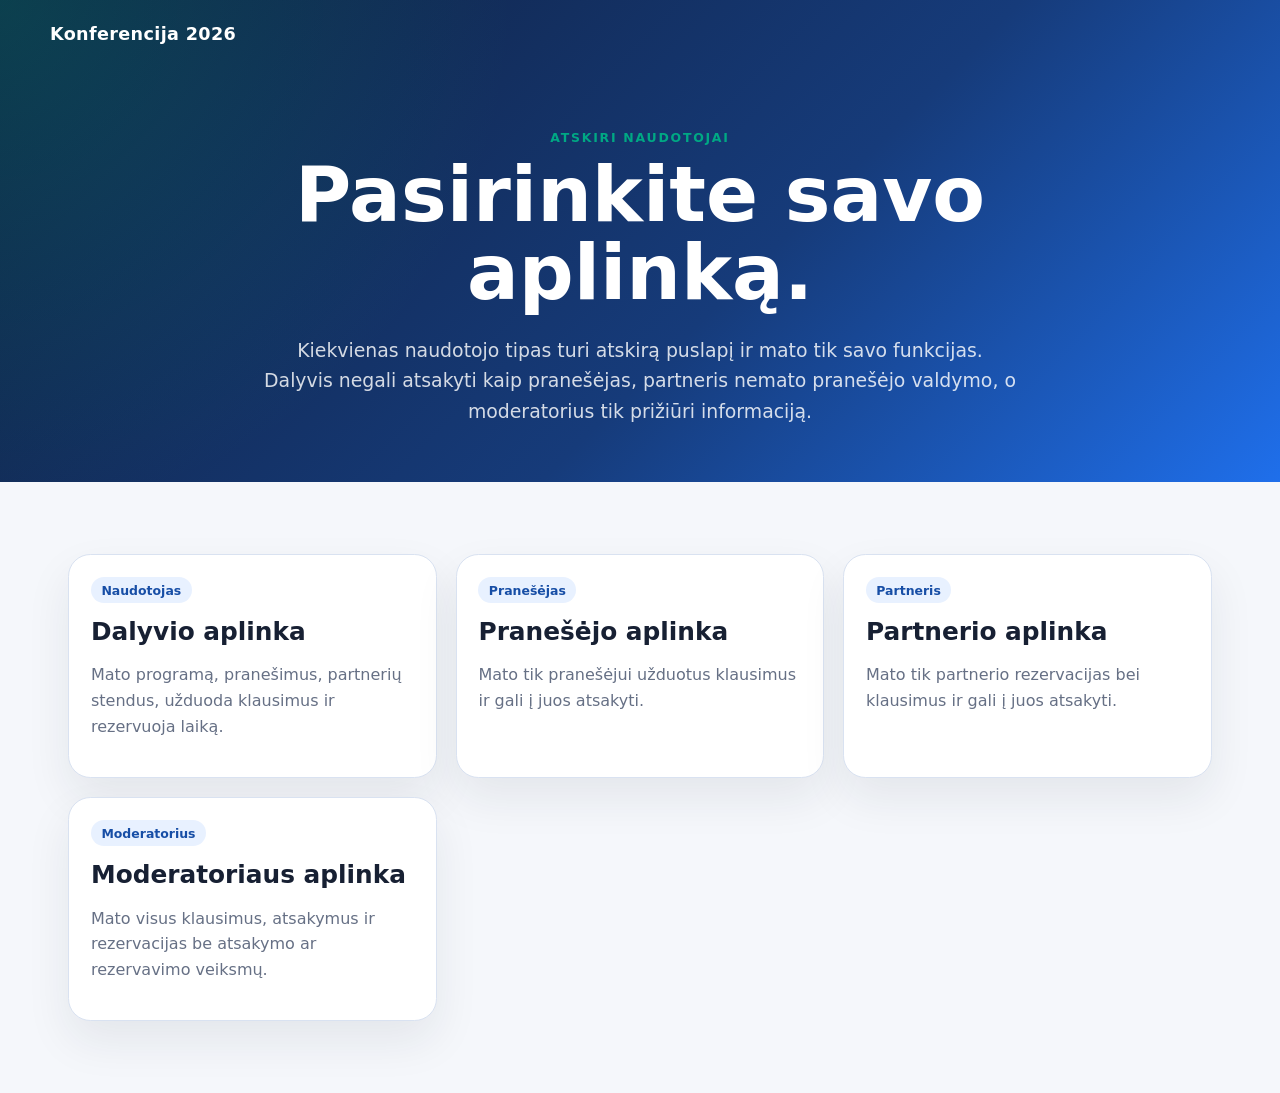
==== commit 52e99b28: "Split roles into separate user pages" ====
--- a/index.html
+++ b/index.html
@@ -3,134 +3,47 @@
   <head>
     <meta charset="UTF-8" />
     <meta name="viewport" content="width=device-width, initial-scale=1.0" />
-    <title>Konferencijos programa</title>
+    <title>Konferencijos platforma</title>
     <link rel="stylesheet" href="styles.css" />
   </head>
-  <body>
-    <header class="hero">
+  <body data-role="home">
+    <header class="hero compact-hero">
       <nav class="topbar" aria-label="Pagrindinė navigacija">
-        <a class="brand" href="#programa">Konferencija 2026</a>
-        <div class="nav-links">
-          <a href="#programa">Programa</a>
-          <a href="#partneriai">Partneriai</a>
-          <a href="#moderatorius">Moderatorius</a>
-        </div>
+        <a class="brand" href="index.html">Konferencija 2026</a>
       </nav>
       <section class="hero-content">
-        <p class="eyebrow">Dalyviams, pranešėjams, partneriams ir moderatoriams</p>
-        <h1>Viena vieta programai, klausimams ir susitikimų rezervacijoms.</h1>
+        <p class="eyebrow">Atskiri naudotojai</p>
+        <h1>Pasirinkite savo aplinką.</h1>
         <p>
-          Dalyviai gali peržiūrėti pranešimus, užduoti klausimus, matyti partnerių stendus ir
-          rezervuoti pokalbių laikus. Pranešėjai ir partneriai atsako į klausimus bei rezervacijas,
-          o moderatorius mato visą komunikaciją.
+          Kiekvienas naudotojo tipas turi atskirą puslapį ir mato tik savo funkcijas. Dalyvis negali
+          atsakyti kaip pranešėjas, partneris nemato pranešėjo valdymo, o moderatorius tik prižiūri informaciją.
         </p>
       </section>
     </header>
 
-    <main>
-      <section class="section" id="programa">
-        <div class="section-heading">
-          <p class="eyebrow">Programa</p>
-          <h2>Pranešimai ir klausimai pranešėjams</h2>
-          <p>
-            Pasirinkite pranešimą, perskaitykite aprašymą ir užduokite klausimą pranešėjui prieš
-            pranešimą arba po jo.
-          </p>
-        </div>
-        <div class="grid cards" id="talksList" aria-live="polite"></div>
-      </section>
-
-      <section class="section muted" id="partneriai">
-        <div class="section-heading">
-          <p class="eyebrow">Partneriai</p>
-          <h2>Stendai, klausimai ir 10 minučių rezervacijos</h2>
-          <p>
-            Matykite, kurie partneriai turi stendus konferencijoje, užduokite klausimą arba
-            rezervuokite vieną ar kelis 10 minučių laiko fragmentus susitikimui.
-          </p>
-        </div>
-        <div class="grid cards" id="partnersList" aria-live="polite"></div>
-      </section>
-
-      <section class="section dashboard" id="pranesejas">
-        <div class="section-heading">
-          <p class="eyebrow">Pranešėjo vaizdas</p>
-          <h2>Klausimai, į kuriuos galima atsakyti iki arba po pranešimo</h2>
-        </div>
-        <div id="speakerQuestions" class="activity-list"></div>
-      </section>
-
-      <section class="section dashboard" id="partnerio-vaizdas">
-        <div class="section-heading">
-          <p class="eyebrow">Partnerio vaizdas</p>
-          <h2>Rezervacijų patvirtinimas ir atsakymai į klausimus</h2>
-        </div>
-        <div id="partnerRequests" class="activity-list"></div>
-      </section>
-
-      <section class="section moderator" id="moderatorius">
-        <div class="section-heading">
-          <p class="eyebrow">Moderatoriaus vaizdas</p>
-          <h2>Visi klausimai ir atsakymai vienoje vietoje</h2>
-        </div>
-        <div id="moderatorFeed" class="activity-list"></div>
-      </section>
+    <main class="section">
+      <div class="grid role-choice-grid">
+        <a class="card role-choice" href="naudotojas.html">
+          <span class="badge">Naudotojas</span>
+          <h2>Dalyvio aplinka</h2>
+          <p>Mato programą, pranešimus, partnerių stendus, užduoda klausimus ir rezervuoja laiką.</p>
+        </a>
+        <a class="card role-choice" href="pranesejas.html">
+          <span class="badge">Pranešėjas</span>
+          <h2>Pranešėjo aplinka</h2>
+          <p>Mato tik pranešėjui užduotus klausimus ir gali į juos atsakyti.</p>
+        </a>
+        <a class="card role-choice" href="partneris.html">
+          <span class="badge">Partneris</span>
+          <h2>Partnerio aplinka</h2>
+          <p>Mato tik partnerio rezervacijas bei klausimus ir gali į juos atsakyti.</p>
+        </a>
+        <a class="card role-choice" href="moderatorius.html">
+          <span class="badge">Moderatorius</span>
+          <h2>Moderatoriaus aplinka</h2>
+          <p>Mato visus klausimus, atsakymus ir rezervacijas be atsakymo ar rezervavimo veiksmų.</p>
+        </a>
+      </div>
     </main>
-
-    <template id="talkCardTemplate">
-      <article class="card">
-        <div class="card-header">
-          <span class="badge time"></span>
-          <span class="badge room"></span>
-        </div>
-        <h3></h3>
-        <p class="speaker"></p>
-        <p class="description"></p>
-        <form class="question-form">
-          <label>
-            Klausimas pranešėjui
-            <textarea name="question" rows="3" required placeholder="Įrašykite savo klausimą"></textarea>
-          </label>
-          <button type="submit">Užduoti klausimą</button>
-        </form>
-      </article>
-    </template>
-
-    <template id="partnerCardTemplate">
-      <article class="card partner-card">
-        <div class="card-header">
-          <span class="badge stand"></span>
-          <span class="badge status"></span>
-        </div>
-        <h3></h3>
-        <p class="description"></p>
-        <form class="reservation-form">
-          <div class="form-row">
-            <label>
-              Pradžios laikas
-              <select name="start" required></select>
-            </label>
-            <label>
-              Trukmė
-              <select name="duration" required>
-                <option value="10">10 min.</option>
-                <option value="20">20 min.</option>
-                <option value="30">30 min.</option>
-              </select>
-            </label>
-          </div>
-          <button type="submit">Rezervuoti laiką</button>
-        </form>
-        <form class="question-form">
-          <label>
-            Klausimas partneriui
-            <textarea name="question" rows="3" required placeholder="Paklauskite apie sprendimus, kainodarą ar partnerystę"></textarea>
-          </label>
-          <button type="submit">Užduoti klausimą</button>
-        </form>
-      </article>
-    </template>
-
-    <script src="app.js"></script>
   </body>
 </html>
--- a/styles.css
+++ b/styles.css
@@ -264,7 +264,8 @@
 @media (max-width: 680px) {
   .topbar,
   .nav-links,
-  .form-row {
+  .form-row,
+  .reservation-actions {
     align-items: stretch;
     flex-direction: column;
   }
@@ -295,3 +296,96 @@
 .secondary-button:focus-visible {
   background: #d7e8ff;
 }
+
+.role-tab {
+  background: rgba(255, 255, 255, 0.1);
+  border: 1px solid rgba(255, 255, 255, 0.24);
+  border-radius: 999px;
+  color: #fff;
+  padding: 0.5rem 0.8rem;
+}
+
+.role-tab:hover,
+.role-tab:focus-visible,
+.role-tab.is-active {
+  background: #fff;
+  color: var(--primary-dark);
+}
+
+.role-panel[hidden] {
+  display: none;
+}
+
+.role-intro {
+  background: var(--panel);
+  border: 1px solid var(--border);
+  border-radius: 2rem;
+  box-shadow: var(--shadow);
+  margin-top: -2rem;
+}
+
+.role-intro h2 {
+  font-size: clamp(2rem, 4vw, 3.2rem);
+  line-height: 1.1;
+  margin: 0.35rem 0 0.75rem;
+}
+
+.role-intro > p:not(.eyebrow) {
+  color: var(--muted);
+  max-width: 760px;
+}
+
+.user-type-picker {
+  background: #f8fafc;
+  border: 1px solid var(--border);
+  border-radius: 1rem;
+  margin-top: 1.25rem;
+  max-width: 360px;
+  padding: 1rem;
+}
+
+.compact-hero {
+  padding-bottom: 3.5rem;
+}
+
+.role-link {
+  background: rgba(255, 255, 255, 0.1);
+  border: 1px solid rgba(255, 255, 255, 0.24);
+  border-radius: 999px;
+  color: #fff;
+  display: inline-flex;
+  font-weight: 800;
+  padding: 0.5rem 0.8rem;
+}
+
+.role-link:hover,
+.role-link:focus-visible,
+.role-link.is-active {
+  background: #fff;
+  color: var(--primary-dark);
+  outline: none;
+}
+
+.role-choice {
+  color: inherit;
+  display: block;
+  min-height: 220px;
+  transition: transform 0.2s ease, box-shadow 0.2s ease;
+}
+
+.role-choice:hover,
+.role-choice:focus-visible {
+  box-shadow: 0 24px 55px rgba(23, 32, 51, 0.14);
+  outline: none;
+  transform: translateY(-4px);
+}
+
+.role-choice h2 {
+  font-size: 1.55rem;
+  line-height: 1.15;
+  margin: 1rem 0 0.6rem;
+}
+
+.role-choice p {
+  color: var(--muted);
+}
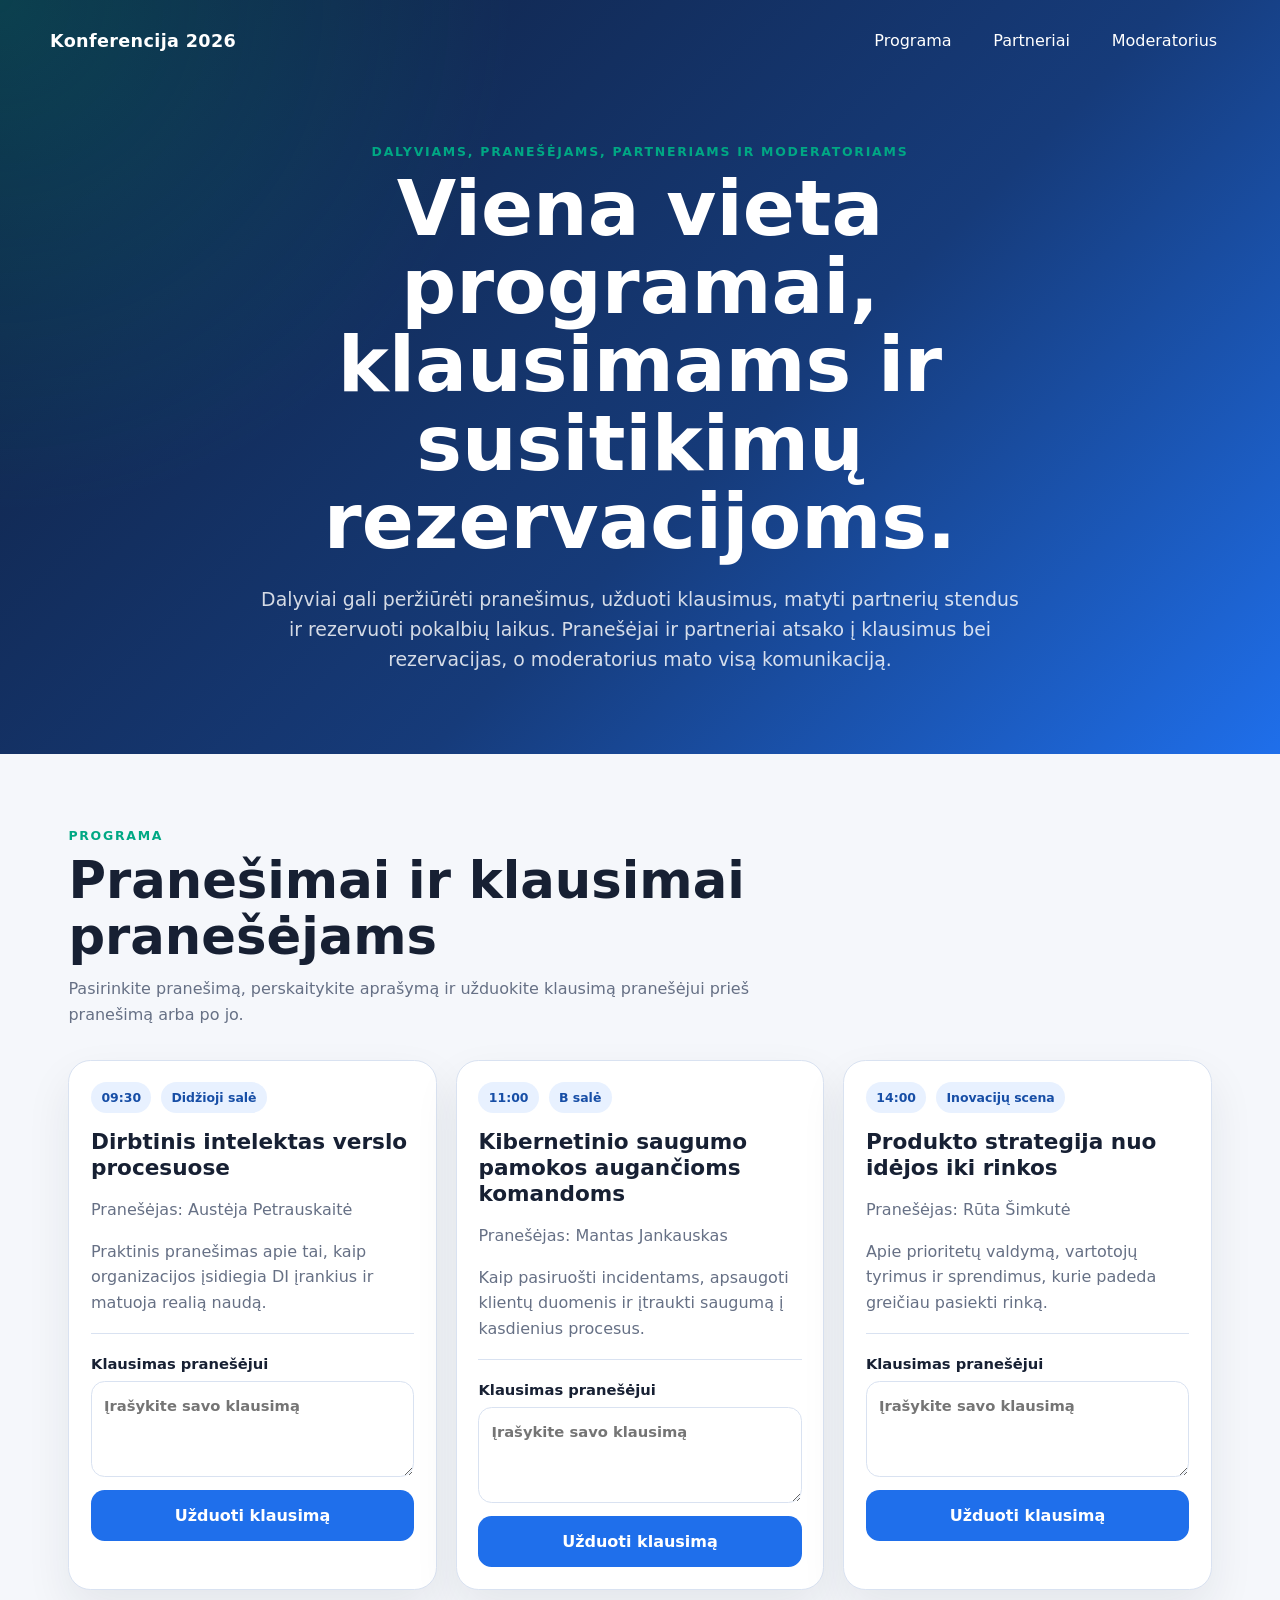
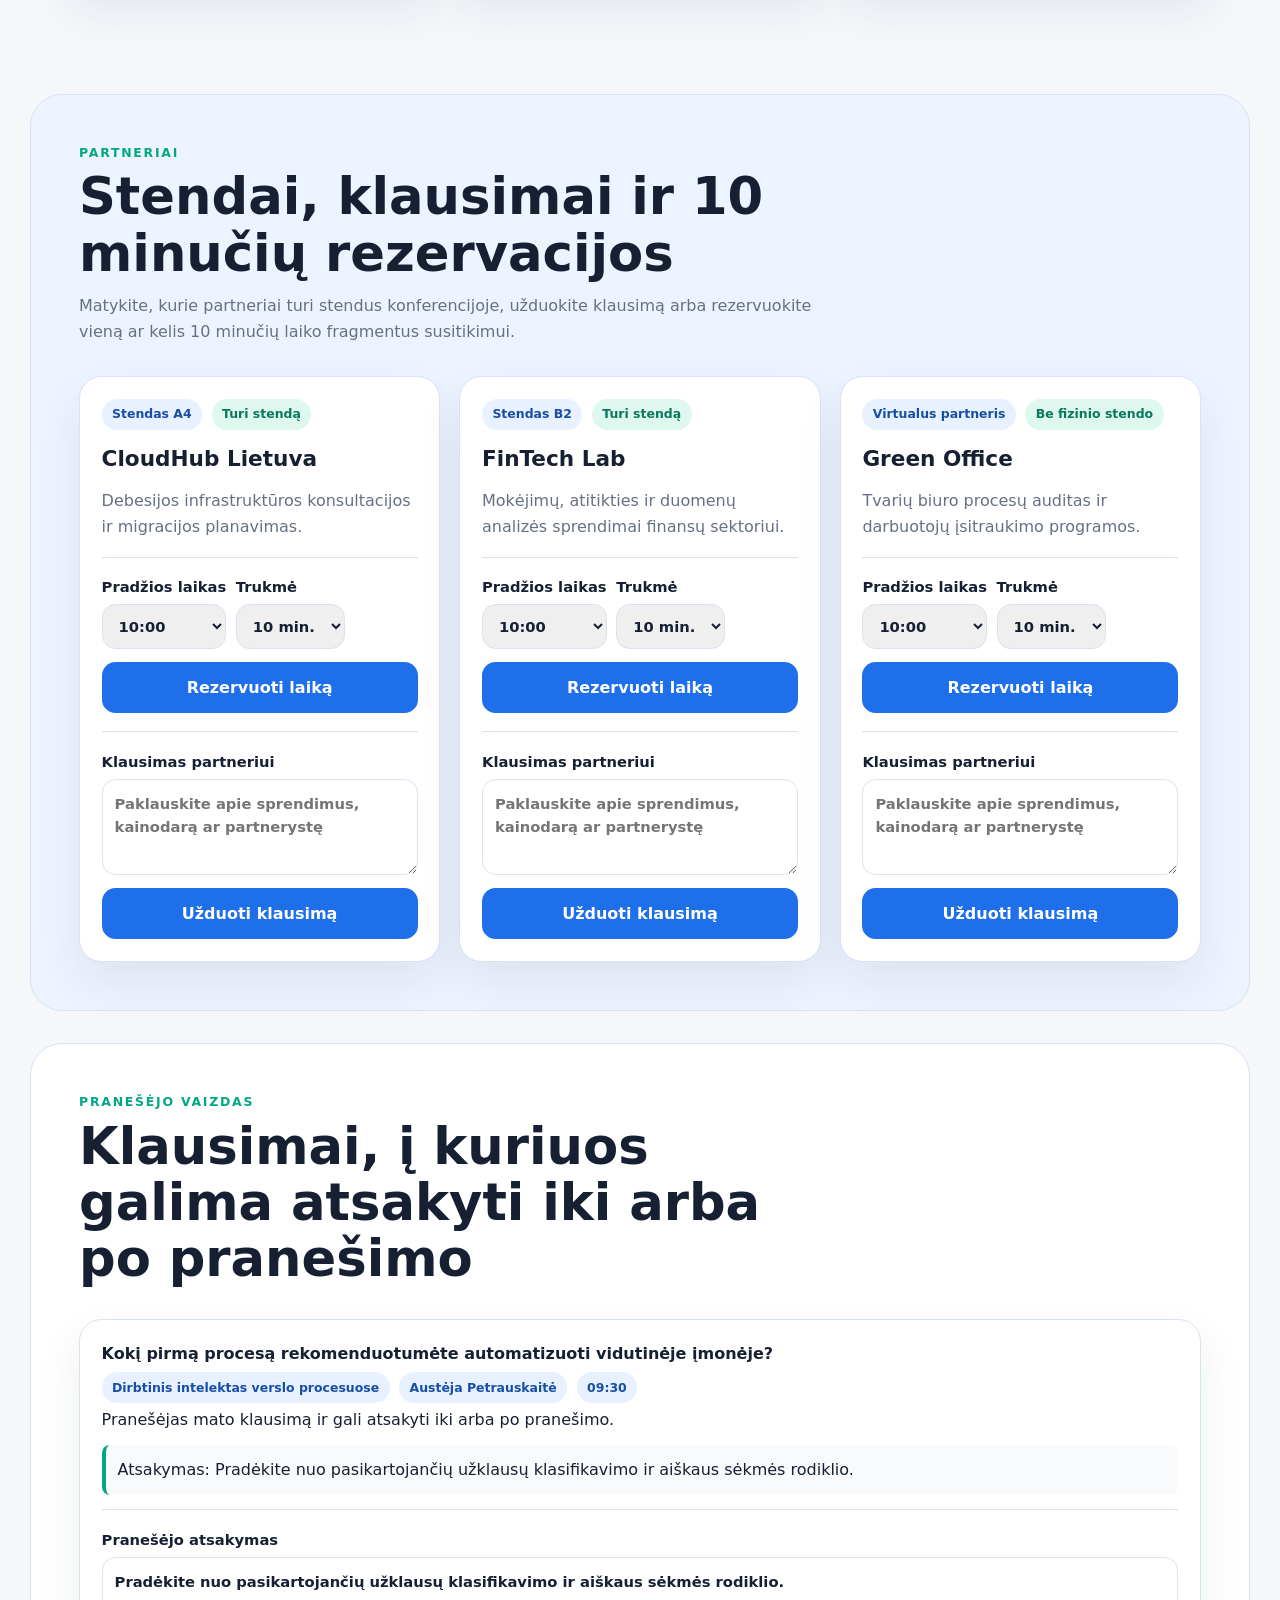
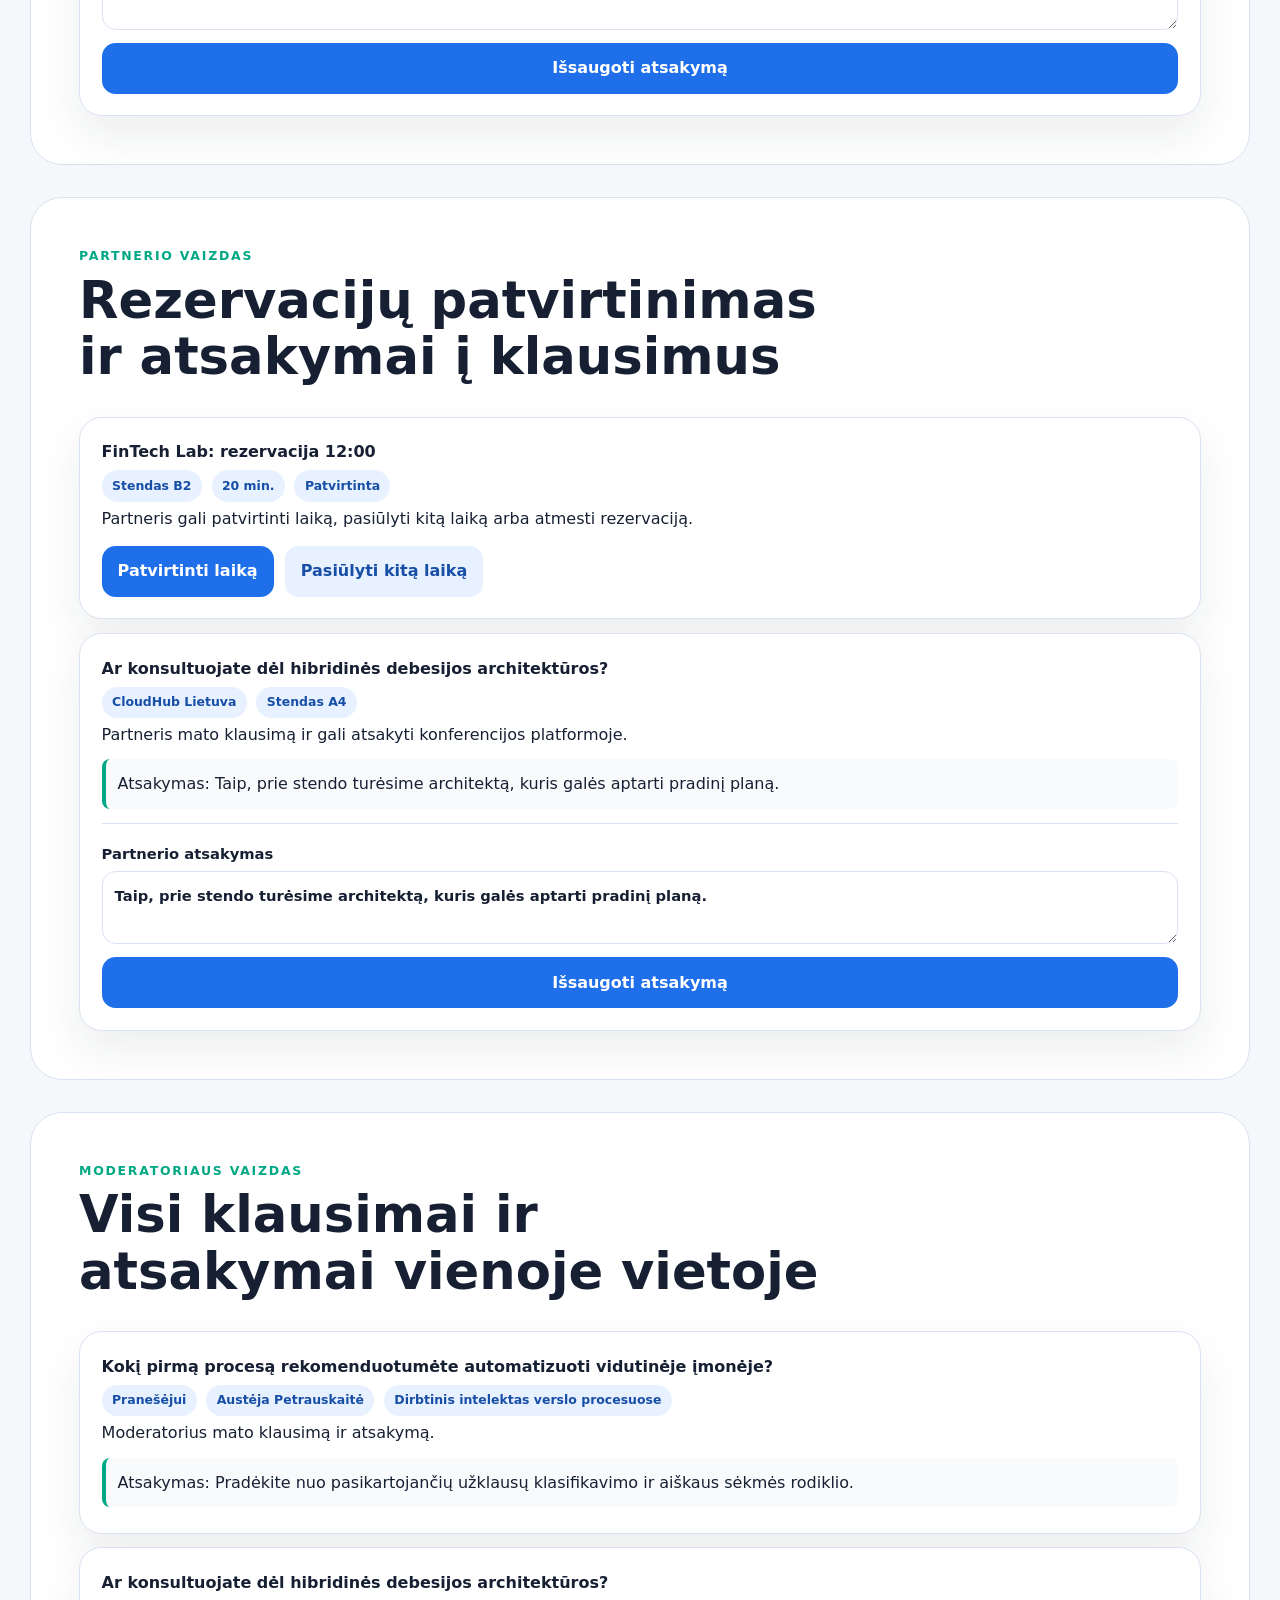
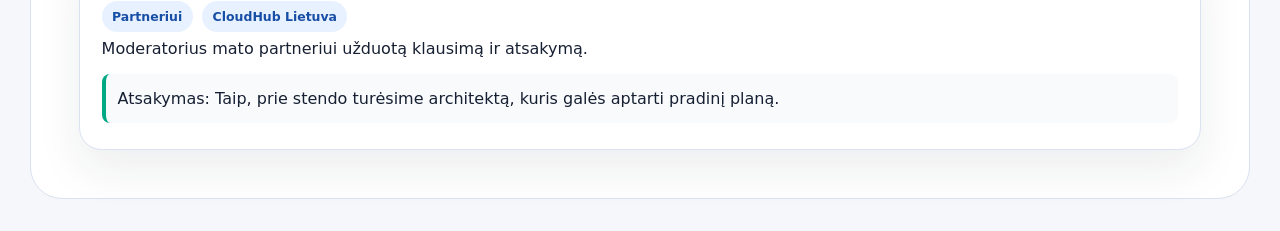
==== commit 34f051bf: "Merge branch 'main' into codex/add-features-for-user-interaction-with-speakers-7kfpbq" ====
--- a/index.html
+++ b/index.html
@@ -3,47 +3,134 @@
   <head>
     <meta charset="UTF-8" />
     <meta name="viewport" content="width=device-width, initial-scale=1.0" />
-    <title>Konferencijos platforma</title>
+    <title>Konferencijos programa</title>
     <link rel="stylesheet" href="styles.css" />
   </head>
-  <body data-role="home">
-    <header class="hero compact-hero">
+  <body>
+    <header class="hero">
       <nav class="topbar" aria-label="Pagrindinė navigacija">
-        <a class="brand" href="index.html">Konferencija 2026</a>
+        <a class="brand" href="#programa">Konferencija 2026</a>
+        <div class="nav-links">
+          <a href="#programa">Programa</a>
+          <a href="#partneriai">Partneriai</a>
+          <a href="#moderatorius">Moderatorius</a>
+        </div>
       </nav>
       <section class="hero-content">
-        <p class="eyebrow">Atskiri naudotojai</p>
-        <h1>Pasirinkite savo aplinką.</h1>
+        <p class="eyebrow">Dalyviams, pranešėjams, partneriams ir moderatoriams</p>
+        <h1>Viena vieta programai, klausimams ir susitikimų rezervacijoms.</h1>
         <p>
-          Kiekvienas naudotojo tipas turi atskirą puslapį ir mato tik savo funkcijas. Dalyvis negali
-          atsakyti kaip pranešėjas, partneris nemato pranešėjo valdymo, o moderatorius tik prižiūri informaciją.
+          Dalyviai gali peržiūrėti pranešimus, užduoti klausimus, matyti partnerių stendus ir
+          rezervuoti pokalbių laikus. Pranešėjai ir partneriai atsako į klausimus bei rezervacijas,
+          o moderatorius mato visą komunikaciją.
         </p>
       </section>
     </header>
 
-    <main class="section">
-      <div class="grid role-choice-grid">
-        <a class="card role-choice" href="naudotojas.html">
-          <span class="badge">Naudotojas</span>
-          <h2>Dalyvio aplinka</h2>
-          <p>Mato programą, pranešimus, partnerių stendus, užduoda klausimus ir rezervuoja laiką.</p>
-        </a>
-        <a class="card role-choice" href="pranesejas.html">
-          <span class="badge">Pranešėjas</span>
-          <h2>Pranešėjo aplinka</h2>
-          <p>Mato tik pranešėjui užduotus klausimus ir gali į juos atsakyti.</p>
-        </a>
-        <a class="card role-choice" href="partneris.html">
-          <span class="badge">Partneris</span>
-          <h2>Partnerio aplinka</h2>
-          <p>Mato tik partnerio rezervacijas bei klausimus ir gali į juos atsakyti.</p>
-        </a>
-        <a class="card role-choice" href="moderatorius.html">
-          <span class="badge">Moderatorius</span>
-          <h2>Moderatoriaus aplinka</h2>
-          <p>Mato visus klausimus, atsakymus ir rezervacijas be atsakymo ar rezervavimo veiksmų.</p>
-        </a>
-      </div>
+    <main>
+      <section class="section" id="programa">
+        <div class="section-heading">
+          <p class="eyebrow">Programa</p>
+          <h2>Pranešimai ir klausimai pranešėjams</h2>
+          <p>
+            Pasirinkite pranešimą, perskaitykite aprašymą ir užduokite klausimą pranešėjui prieš
+            pranešimą arba po jo.
+          </p>
+        </div>
+        <div class="grid cards" id="talksList" aria-live="polite"></div>
+      </section>
+
+      <section class="section muted" id="partneriai">
+        <div class="section-heading">
+          <p class="eyebrow">Partneriai</p>
+          <h2>Stendai, klausimai ir 10 minučių rezervacijos</h2>
+          <p>
+            Matykite, kurie partneriai turi stendus konferencijoje, užduokite klausimą arba
+            rezervuokite vieną ar kelis 10 minučių laiko fragmentus susitikimui.
+          </p>
+        </div>
+        <div class="grid cards" id="partnersList" aria-live="polite"></div>
+      </section>
+
+      <section class="section dashboard" id="pranesejas">
+        <div class="section-heading">
+          <p class="eyebrow">Pranešėjo vaizdas</p>
+          <h2>Klausimai, į kuriuos galima atsakyti iki arba po pranešimo</h2>
+        </div>
+        <div id="speakerQuestions" class="activity-list"></div>
+      </section>
+
+      <section class="section dashboard" id="partnerio-vaizdas">
+        <div class="section-heading">
+          <p class="eyebrow">Partnerio vaizdas</p>
+          <h2>Rezervacijų patvirtinimas ir atsakymai į klausimus</h2>
+        </div>
+        <div id="partnerRequests" class="activity-list"></div>
+      </section>
+
+      <section class="section moderator" id="moderatorius">
+        <div class="section-heading">
+          <p class="eyebrow">Moderatoriaus vaizdas</p>
+          <h2>Visi klausimai ir atsakymai vienoje vietoje</h2>
+        </div>
+        <div id="moderatorFeed" class="activity-list"></div>
+      </section>
     </main>
+
+    <template id="talkCardTemplate">
+      <article class="card">
+        <div class="card-header">
+          <span class="badge time"></span>
+          <span class="badge room"></span>
+        </div>
+        <h3></h3>
+        <p class="speaker"></p>
+        <p class="description"></p>
+        <form class="question-form">
+          <label>
+            Klausimas pranešėjui
+            <textarea name="question" rows="3" required placeholder="Įrašykite savo klausimą"></textarea>
+          </label>
+          <button type="submit">Užduoti klausimą</button>
+        </form>
+      </article>
+    </template>
+
+    <template id="partnerCardTemplate">
+      <article class="card partner-card">
+        <div class="card-header">
+          <span class="badge stand"></span>
+          <span class="badge status"></span>
+        </div>
+        <h3></h3>
+        <p class="description"></p>
+        <form class="reservation-form">
+          <div class="form-row">
+            <label>
+              Pradžios laikas
+              <select name="start" required></select>
+            </label>
+            <label>
+              Trukmė
+              <select name="duration" required>
+                <option value="10">10 min.</option>
+                <option value="20">20 min.</option>
+                <option value="30">30 min.</option>
+              </select>
+            </label>
+          </div>
+          <button type="submit">Rezervuoti laiką</button>
+        </form>
+        <form class="question-form">
+          <label>
+            Klausimas partneriui
+            <textarea name="question" rows="3" required placeholder="Paklauskite apie sprendimus, kainodarą ar partnerystę"></textarea>
+          </label>
+          <button type="submit">Užduoti klausimą</button>
+        </form>
+      </article>
+    </template>
+
+    <script src="app.js"></script>
   </body>
 </html>
--- a/styles.css
+++ b/styles.css
@@ -264,8 +264,7 @@
 @media (max-width: 680px) {
   .topbar,
   .nav-links,
-  .form-row,
-  .reservation-actions {
+  .form-row {
     align-items: stretch;
     flex-direction: column;
   }
@@ -296,96 +295,3 @@
 .secondary-button:focus-visible {
   background: #d7e8ff;
 }
-
-.role-tab {
-  background: rgba(255, 255, 255, 0.1);
-  border: 1px solid rgba(255, 255, 255, 0.24);
-  border-radius: 999px;
-  color: #fff;
-  padding: 0.5rem 0.8rem;
-}
-
-.role-tab:hover,
-.role-tab:focus-visible,
-.role-tab.is-active {
-  background: #fff;
-  color: var(--primary-dark);
-}
-
-.role-panel[hidden] {
-  display: none;
-}
-
-.role-intro {
-  background: var(--panel);
-  border: 1px solid var(--border);
-  border-radius: 2rem;
-  box-shadow: var(--shadow);
-  margin-top: -2rem;
-}
-
-.role-intro h2 {
-  font-size: clamp(2rem, 4vw, 3.2rem);
-  line-height: 1.1;
-  margin: 0.35rem 0 0.75rem;
-}
-
-.role-intro > p:not(.eyebrow) {
-  color: var(--muted);
-  max-width: 760px;
-}
-
-.user-type-picker {
-  background: #f8fafc;
-  border: 1px solid var(--border);
-  border-radius: 1rem;
-  margin-top: 1.25rem;
-  max-width: 360px;
-  padding: 1rem;
-}
-
-.compact-hero {
-  padding-bottom: 3.5rem;
-}
-
-.role-link {
-  background: rgba(255, 255, 255, 0.1);
-  border: 1px solid rgba(255, 255, 255, 0.24);
-  border-radius: 999px;
-  color: #fff;
-  display: inline-flex;
-  font-weight: 800;
-  padding: 0.5rem 0.8rem;
-}
-
-.role-link:hover,
-.role-link:focus-visible,
-.role-link.is-active {
-  background: #fff;
-  color: var(--primary-dark);
-  outline: none;
-}
-
-.role-choice {
-  color: inherit;
-  display: block;
-  min-height: 220px;
-  transition: transform 0.2s ease, box-shadow 0.2s ease;
-}
-
-.role-choice:hover,
-.role-choice:focus-visible {
-  box-shadow: 0 24px 55px rgba(23, 32, 51, 0.14);
-  outline: none;
-  transform: translateY(-4px);
-}
-
-.role-choice h2 {
-  font-size: 1.55rem;
-  line-height: 1.15;
-  margin: 1rem 0 0.6rem;
-}
-
-.role-choice p {
-  color: var(--muted);
-}
